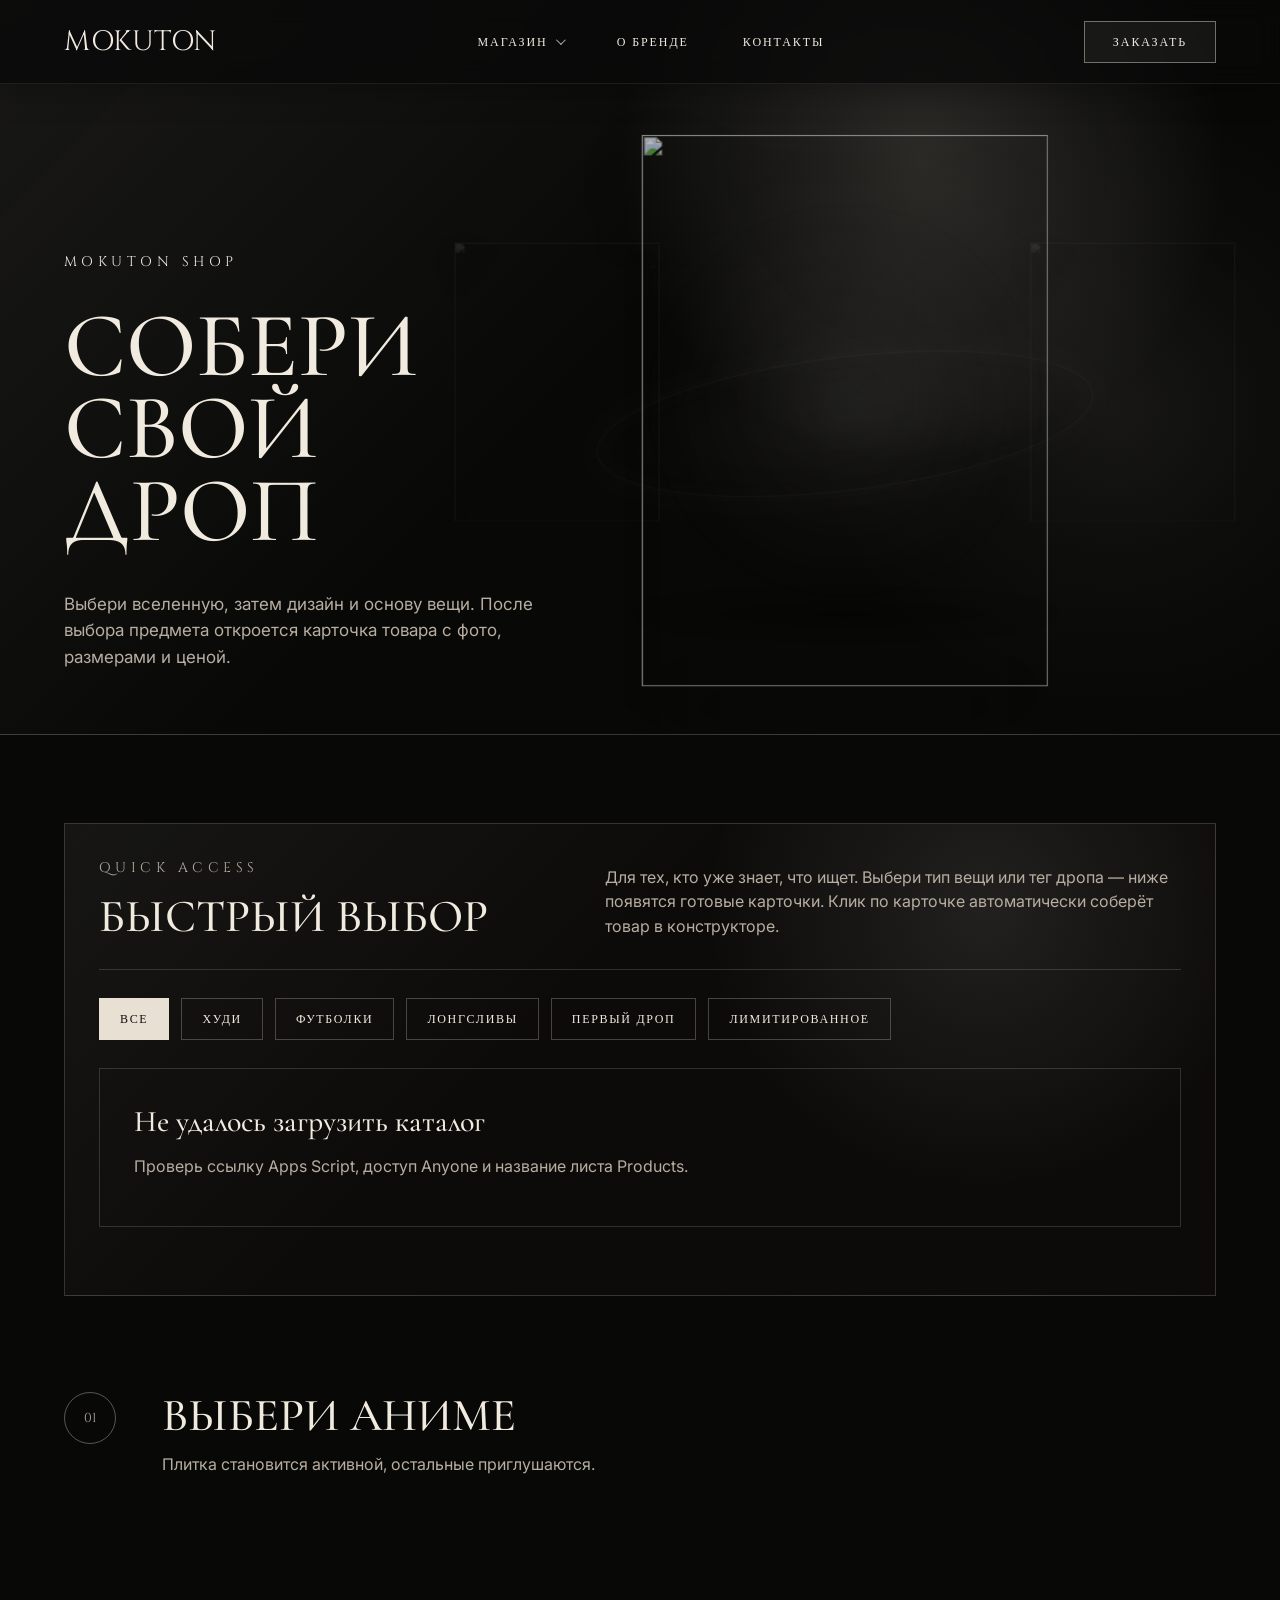
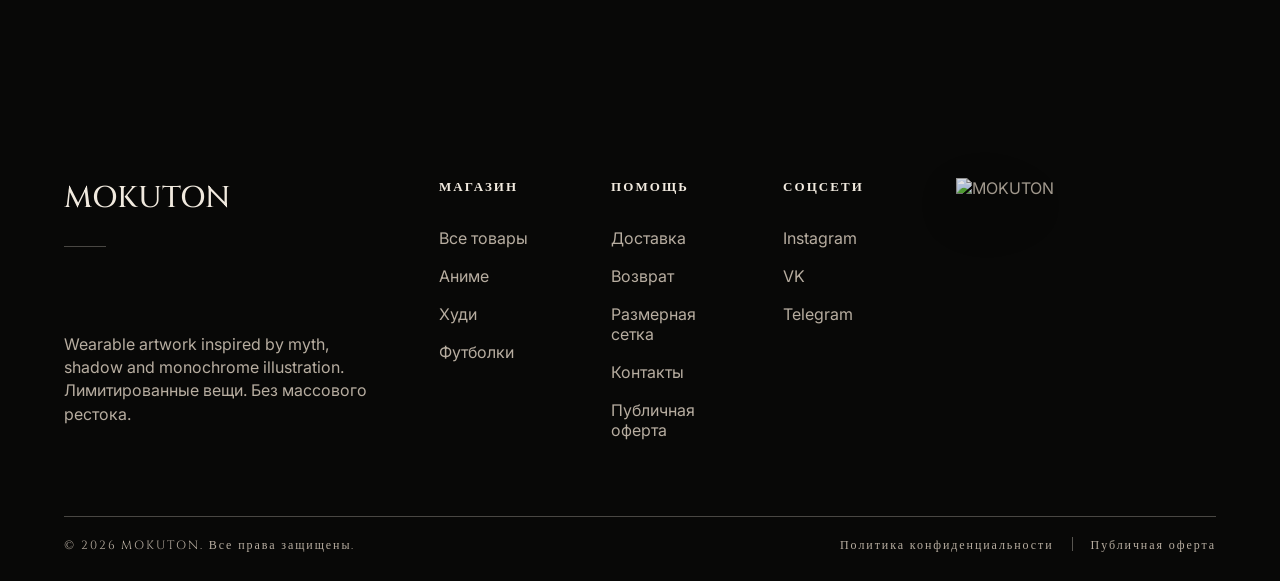
==== catalog.html @ a5b57335 "Add files via upload" ====
<!DOCTYPE html>
<html lang="ru">
<head>
  <meta charset="UTF-8" />
  <meta name="viewport" content="width=device-width, initial-scale=1.0" />
  <title>Каталог — MOKUTON</title>
  <link rel="icon" href="favicon.ico" sizes="any">
  <link rel="icon" href="favicon.svg" type="image/svg+xml">
  <link rel="icon" type="image/png" sizes="96x96" href="favicon-96x96.png">
  <link rel="apple-touch-icon" sizes="180x180" href="apple-touch-icon.png">
  <link rel="manifest" href="site.webmanifest">
  <link rel="preconnect" href="https://fonts.googleapis.com">
  <link rel="preconnect" href="https://fonts.gstatic.com" crossorigin>
  <link href="https://fonts.googleapis.com/css2?family=Cinzel:wght@400;500;600&family=Cormorant+Garamond:wght@400;500;600&family=Inter:wght@300;400;500;600&display=swap" rel="stylesheet">

  <link rel="stylesheet" href="css/style.css" />
</head>
<body>

  <header class="header scrolled">
    <a href="index.html" class="logo">MOKUTON</a>

    <nav class="nav" aria-label="Основная навигация">
      <div class="nav-dropdown">
        <button type="button" class="nav-link nav-dropdown-trigger" aria-label="Открыть меню магазина">
          Магазин
        </button>

        <div class="nav-dropdown-menu" aria-label="Разделы магазина">
          <p class="nav-dropdown-title">Магазин</p>
          <span class="nav-dropdown-divider"></span>
          <a href="catalog.html">Каталог</a>
          <a href="delivery.html#shipping">Доставка</a>
          <a href="delivery.html#returns">Возврат</a>
          <a href="size-guide.html">Размерная сетка</a>
          <a href="contacts.html">Контакты</a>
          <a href="privacy.html">Политика конфиденциальности</a>
          <a href="offer.html">Публичная оферта</a>
        </div>
      </div>

      <a href="index.html#about">О бренде</a>
      <a href="contacts.html">Контакты</a>
    </nav>

    <div class="header-actions">
      <a href="catalog.html" class="header-order-btn">Заказать</a>
    </div>
  </header>

  <main class="catalog-page">

    <section class="catalog-hero-screen catalog-hero-showcase">
      <div class="catalog-hero-copy">
        <p class="eyebrow">Mokuton shop</p>
        <h1>Собери<br>свой дроп</h1>
        <p>
          Выбери вселенную, затем дизайн и основу вещи.
          После выбора предмета откроется карточка товара с фото, размерами и ценой.
        </p>
      </div>

      <div class="drop-carousel" aria-hidden="true">
        <span class="drop-carousel-ring"></span>
        <img class="drop-carousel-item" style="--drop-index: 0" src="img/drop-carousel/drop-1.png" alt="">
        <img class="drop-carousel-item" style="--drop-index: 1" src="img/drop-carousel/drop-2.png" alt="">
        <img class="drop-carousel-item" style="--drop-index: 2" src="img/drop-carousel/drop-3.png" alt="">
        <img class="drop-carousel-item" style="--drop-index: 3" src="img/drop-carousel/drop-4.png" alt="">
        <img class="drop-carousel-item" style="--drop-index: 4" src="img/drop-carousel/drop-5.png" alt="">
      </div>
    </section>

    <section class="catalog-constructor" aria-label="Каталог товаров">

      <section class="quick-catalog" aria-label="Быстрые фильтры каталога">
        <div class="quick-catalog-head">
          <div>
            <p class="eyebrow">Quick access</p>
            <h2>Быстрый выбор</h2>
          </div>
          <p>
            Для тех, кто уже знает, что ищет. Выбери тип вещи или тег дропа — ниже появятся
            готовые карточки. Клик по карточке автоматически соберёт товар в конструкторе.
          </p>
        </div>

        <div class="quick-filter-row" id="quickFilterRow">
          <button type="button" class="quick-filter is-active" data-filter="all">Все</button>
          <button type="button" class="quick-filter" data-filter="hoodie">Худи</button>
          <button type="button" class="quick-filter" data-filter="tshirt">Футболки</button>
          <button type="button" class="quick-filter" data-filter="longsleeve">Лонгсливы</button>
          <button type="button" class="quick-filter" data-filter="tag:первый-дроп">Первый дроп</button>
          <button type="button" class="quick-filter" data-filter="tag:лимитированный">Лимитированное</button>
        </div>

        <div class="quick-product-grid" id="quickProductGrid"></div>
      </section>

      <section class="catalog-step">
        <div class="catalog-step-head">
          <span>01</span>
          <div>
            <h2>Выбери аниме</h2>
            <p>Плитка становится активной, остальные приглушаются.</p>
          </div>
        </div>

        <div class="choice-grid anime-choice-grid" id="animeGrid"></div>
      </section>

      <section class="catalog-step is-hidden" id="designStep">
        <div class="catalog-step-head">
          <span>02</span>
          <div>
            <h2>Выбери дизайн</h2>
            <p>Для каждого аниме можно заложить три варианта принта.</p>
          </div>
        </div>

        <div class="choice-grid design-choice-grid" id="designGrid"></div>
      </section>

      <section class="catalog-step is-hidden" id="garmentStep">
        <div class="catalog-step-head">
          <span>03</span>
          <div>
            <h2>Выбери предмет одежды</h2>
            <p>Худи, футболка или лонгслив на выбранном дизайне.</p>
          </div>
        </div>

        <div class="choice-grid garment-choice-grid" id="garmentGrid"></div>
      </section>

      <section class="product-result is-hidden" id="productResult" aria-live="polite"></section>

    </section>

  </main>

  <footer class="footer" id="about">
    <div class="footer-grid">
      <div>
        <h2>MOKUTON</h2>
        <p>
          Wearable artwork inspired by myth,<br>
          shadow and monochrome illustration.<br>
          Лимитированные вещи. Без массового рестока.
        </p>
      </div>

      <div>
        <h4>Магазин</h4>
        <a href="catalog.html">Все товары</a>
        <a href="catalog.html">Аниме</a>
        <a href="catalog.html">Худи</a>
        <a href="catalog.html">Футболки</a>
      </div>

      <div>
        <h4>Помощь</h4>
        <a href="delivery.html#shipping">Доставка</a>
        <a href="delivery.html#returns">Возврат</a>
        <a href="size-guide.html">Размерная сетка</a>
        <a href="contacts.html">Контакты</a>
        <a href="offer.html">Публичная оферта</a>
      </div>

      <div>
        <h4>Соцсети</h4>
        <a href="contacts.html">Instagram</a>
        <a href="contacts.html">VK</a>
        <a href="contacts.html">Telegram</a>
      </div>

      <div class="footer-logo-card">
        <img src="img/logo-footer.png" alt="MOKUTON" class="footer-logo-img">
      </div>
    </div>

    <div class="footer-bottom">
      <span>© 2026 MOKUTON. Все права защищены.</span>

      <div class="footer-legal">
        <a href="privacy.html">Политика конфиденциальности</a>
        <a href="offer.html">Публичная оферта</a>
      </div>
    </div>
  </footer>

  <script src="js/catalog.js"></script>
</body>
</html>
---- css/style.css ----
:root {
  --black: #080807;
  --dark: #11100e;
  --cream: #e8e0d3;
  --text: #f1eadf;
  --muted: #b7ada0;
  --line: rgba(241, 234, 223, 0.28);
}

* {
  box-sizing: border-box;
}

body {
  margin: 0;
  background: var(--black);
  color: var(--text);
  font-family: "Inter", sans-serif;
}

a {
  color: inherit;
  text-decoration: none;
}

img {
  width: 100%;
  display: block;
}

.header {
  position: fixed;
  z-index: 100;
  top: 0;
  left: 0;
  width: 100%;
  height: 84px;
  padding: 0 64px;

  display: grid;
  grid-template-columns: 1fr auto 1fr;
  align-items: center;

  color: var(--text);
  font-family: "Cinzel", serif;
  letter-spacing: 0.16em;
  text-transform: uppercase;
  font-size: 12px;

  background: transparent;
  border-bottom: 1px solid transparent;

  transition:
    background 0.35s ease,
    backdrop-filter 0.35s ease,
    border-color 0.35s ease,
    box-shadow 0.35s ease;
}

.header.scrolled {
  background: rgba(8, 8, 8, 0.75);
  backdrop-filter: blur(12px);
  -webkit-backdrop-filter: blur(12px);
  border-bottom: 1px solid rgba(255, 255, 255, 0.08);
  box-shadow: 0 8px 30px rgba(0, 0, 0, 0.25);
}

.logo {
  font-family: "Cinzel", serif;
  font-size: 28px;
  letter-spacing: 0.02em;
  text-transform: none;
}

.nav {
  display: flex;
  gap: 48px;
}

.header-actions {
  display: flex;
  justify-content: flex-end;
  gap: 36px;
}

.hero {
  position: relative;
  min-height: 800px;
  overflow: hidden;
}

.hero::after {
  content: "";
  position: absolute;
  inset: 0;
  background:
    linear-gradient(to bottom, rgba(0,0,0,.55), rgba(0,0,0,0) 24%, rgba(0,0,0,0) 72%, rgba(0,0,0,.65)),
    linear-gradient(90deg, rgba(0,0,0,.35), rgba(0,0,0,.03));
  pointer-events: none;
  z-index: 1;
}

.story::after,
.catalog-cta::after {
  content: "";
  position: absolute;
  inset: 0;
  background: linear-gradient(90deg, rgba(0,0,0,.45), rgba(0,0,0,.05));
  pointer-events: none;
}

.hero-img,
.story-img,
.catalog-bg {
  height: 100%;
  min-height: inherit;
  object-fit: cover;
}

.hero-content {
  position: absolute;
  z-index: 2;
  top: 240px;
  left: 112px;
  max-width: 460px;
}

.eyebrow {
  margin: 0 0 34px;
  font-family: "Cinzel", serif;
  font-size: 14px;
  letter-spacing: 0.32em;
  text-transform: uppercase;
}

h1,
h2,
h3 {
  margin: 0;
  font-family: "Cormorant Garamond", serif;
  font-weight: 500;
}

.hero h1 {
  font-size: 86px;
  line-height: 0.95;
  text-transform: uppercase;
}

.hero-text {
  margin: 38px 0 42px;
  font-size: 17px;
  line-height: 1.55;
  letter-spacing: 0.12em;
  color: #eee5d8;
}

.text-link {
  position: relative;
  font-family: "Cinzel", serif;
  font-size: 13px;
  letter-spacing: 0.18em;
  text-transform: uppercase;
}

.text-link::after {
  content: "";
  display: block;
  width: 84px;
  height: 1px;
  margin-top: 10px;
  background: currentColor;
}

.quality {
  background: var(--cream);
  color: #171513;
  padding: 96px 64px;
}

.section-head {
  display: flex;
  justify-content: space-between;
  align-items: flex-start;
  gap: 48px;
  margin-bottom: 86px;
}

.section-head h2 {
  font-size: 54px;
  line-height: 1.02;
  text-transform: uppercase;
}

.section-head p {
  max-width: 520px;
  text-align: center;
  font-size: 17px;
  line-height: 1.55;
  color: #3c3833;
}

.quality-grid {
  display: grid;
  grid-template-columns: repeat(3, 1fr);
  gap: 32px;
}

.quality-card {
  border: 1px solid rgba(0,0,0,.14);
}

.quality-card img {
  height: 230px;
  object-fit: cover;
}

.quality-card div {
  min-height: 220px;
  padding: 32px;
}

.quality-card span {
  font-weight: 600;
  color: #77716a;
  letter-spacing: 0.12em;
}

.quality-card h3 {
  margin-top: 22px;
  font-size: 34px;
}

.quality-card p {
  font-size: 16px;
  line-height: 1.55;
}

.gallery {
  padding: 86px 64px 108px;
  background: var(--black);
}

.gallery-top {
  display: flex;
  justify-content: space-between;
  align-items: flex-end;
  margin-bottom: 34px;
}

.gallery-top h2 {
  font-size: 72px;
}

.gallery-top p {
  text-align: right;
  color: var(--muted);
  line-height: 1.5;
}

.gallery-grid {
  display: grid;
  grid-template-columns: 1.35fr 1fr 1fr;
  grid-auto-rows: 285px;
  gap: 16px;
}

.gallery-grid img {
  height: 100%;
  object-fit: cover;
}

.gallery-large {
  grid-row: span 2;
}

.gallery-note {
  padding: 40px 32px;
  display: flex;
  flex-direction: column;
  justify-content: flex-end;
}

.gallery-note h3 {
  font-size: 32px;
  line-height: 1.2;
}

.gallery-note p {
  margin-top: 30px;
  font-family: "Cormorant Garamond", serif;
  color: var(--muted);
}

.collection {
  display: grid;
  grid-template-columns: 250px 1fr;
  gap: 60px;
  padding: 92px 64px;
  background: var(--cream);
  color: #171513;
}

.collection-text h2 {
  font-size: 44px;
  line-height: 0.95;
  text-transform: uppercase;
}

.collection-text p {
  margin: 34px 0 150px;
  font-size: 16px;
  line-height: 1.55;
  color: #37332f;
}

.product-grid {
  display: grid;
  grid-template-columns: repeat(3, 1fr);
  gap: 30px;
}

.product-card img {
  aspect-ratio: 1 / 1.3;
  object-fit: cover;
}

.product-row {
  display: flex;
  justify-content: space-between;
  gap: 20px;
  margin-top: 24px;
  font-family: "Cinzel", serif;
  font-size: 13px;
  letter-spacing: 0.08em;
  text-transform: uppercase;
}

.product-row.small {
  margin-top: 36px;
  font-family: "Inter", sans-serif;
  text-transform: none;
  letter-spacing: 0;
  color: #3d3935;
}

.marquee {
  overflow: hidden;
  border-top: 1px solid rgba(241, 234, 223, 0.32);
  border-bottom: 1px solid rgba(241, 234, 223, 0.32);
  background: #080807;
  color: #d6cfc4;
  font-family: "Cinzel", serif;
  letter-spacing: 0.22em;
  text-transform: uppercase;
  font-size: 12px;
}

.marquee-track {
  display: flex;
  width: max-content;
  animation: marquee 24s linear infinite;
}

.marquee span {
  position: relative;
  padding: 18px 42px;
  white-space: nowrap;
}

.marquee span::after {
  content: "";
  position: absolute;
  right: 0;
  top: 17px;
  width: 1px;
  height: 18px;
  background: rgba(241, 234, 223, 0.65);
}

@keyframes marquee {
  from {
    transform: translateX(0);
  }

  to {
    transform: translateX(-50%);
  }
}

.story {
  position: relative;
  min-height: 620px;
  overflow: hidden;
}

.story-content {
  position: absolute;
  z-index: 2;
  top: 130px;
  left: 68px;
}

.story h2 {
  font-size: 44px;
  line-height: 0.95;
  text-transform: uppercase;
}

.story p:not(.eyebrow) {
  margin: 32px 0 98px;
  color: #d6cfc4;
  line-height: 1.5;
}

.catalog-cta {
  position: relative;
  min-height: 755px;
  overflow: hidden;
  display: flex;
  align-items: center;
  justify-content: center;
  text-align: center;
  background: #080807;
}

.catalog-bg-slider {
  position: absolute;
  inset: 0;
  width: 100%;
  height: 100%;
  overflow: hidden;
}

.catalog-bg-slider img {
  position: absolute;
  top: 0;
  left: 50%;
  height: 100%;
  width: 140%;
  max-width: none;
  object-fit: cover;
  transform: translateX(-50%);
  animation: catalog-pan 38s ease-in-out infinite alternate;
}

@keyframes catalog-pan {
  0% {
    transform: translateX(-56%);
  }

  100% {
    transform: translateX(-44%);
  }
}

.catalog-cta::after {
  content: "";
  position: absolute;
  inset: 0;
  background: rgba(0,0,0,.55);
  pointer-events: none;
  z-index: 1;
}

.catalog-cta::before {
  content: "";
  position: absolute;
  z-index: 2;
  left: 64px;
  right: 64px;
  top: 32px;
  bottom: 32px;
  border-top: 1px solid rgba(241, 234, 223, 0.22);
  border-bottom: 1px solid rgba(241, 234, 223, 0.22);
  pointer-events: none;
}

.catalog-content {
  position: relative;
  z-index: 3;
  max-width: 900px;
  padding: 0 24px;
  text-align: center;
}

.catalog-content .eyebrow::after {
  content: "";
  display: block;
  width: 72px;
  height: 1px;
  margin: 18px auto 0;
  background: rgba(241, 234, 223, 0.65);
}


.catalog-content .eyebrow {
  margin-bottom: 34px;
}

.catalog-content h2 {
  font-size: 72px;
  line-height: 1.05;
  text-transform: uppercase;
}

.catalog-content p {
  margin: 42px 0 88px;
  font-size: 18px;
  line-height: 1.4;
  color: #e0d8cd;
}

.big-btn {
  display: inline-flex;
  align-items: center;
  justify-content: center;
  min-width: 308px;
  height: 48px;
  background: var(--cream);
  color: #111;
  font-family: "Cinzel", serif;
  font-weight: 600;
  font-size: 20px;
  letter-spacing: 0.14em;
  text-transform: uppercase;
}

.footer {
  padding: 88px 64px 28px;
  background: var(--black);
  color: var(--muted);
}

.footer-grid {
  display: grid;
  grid-template-columns: 2.2fr .8fr .8fr .8fr 1.8fr;
  gap: 56px;
  padding-bottom: 58px;
  border-bottom: 1px solid var(--line);
}

.footer h2 {
  font-family: "Cinzel", serif;
  font-size: 30px;
  color: var(--text);
  margin-bottom: 86px;
}

.footer h4 {
  margin: 0 0 32px;
  font-family: "Cinzel", serif;
  color: var(--text);
  letter-spacing: 0.16em;
  text-transform: uppercase;
  font-size: 13px;
}

.footer a {
  display: block;
  margin-bottom: 18px;
}

.footer p {
  line-height: 1.45;
}

.footer form {
  margin-top: 22px;
  display: flex;
  height: 48px;
  border: 1px solid var(--line);
}

.footer input {
  flex: 1;
  min-width: 0;
  border: 0;
  background: transparent;
  color: var(--text);
  padding: 0 16px;
  font-family: "Cinzel", serif;
  letter-spacing: 0.14em;
}

.footer button {
  border: 0;
  background: transparent;
  color: var(--text);
  padding: 0 18px;
  font-family: "Cinzel", serif;
  text-transform: uppercase;
  letter-spacing: 0.14em;
}

.footer-bottom {
  display: flex;
  justify-content: space-between;
  padding-top: 20px;
  font-family: "Cinzel", serif;
  font-size: 12px;
  letter-spacing: 0.16em;
}

@media (max-width: 900px) {
  .header {
    padding: 0 24px;
    grid-template-columns: 1fr auto;
  }

  .nav {
    display: none;
  }

  .header-actions {
    gap: 18px;
    font-size: 10px;
  }

  .hero {
    min-height: 720px;
  }

  .hero-content {
    left: 28px;
    top: 220px;
  }

  .hero h1 {
    font-size: 58px;
  }

  .quality,
  .gallery,
  .collection,
  .footer {
    padding-left: 24px;
    padding-right: 24px;
  }

  .section-head,
  .gallery-top {
    display: block;
  }

  .section-head p,
  .gallery-top p {
    text-align: left;
  }

  .quality-grid,
  .product-grid,
  .footer-grid {
    grid-template-columns: 1fr;
  }

  .collection {
    grid-template-columns: 1fr;
  }

  .collection-text p {
    margin-bottom: 42px;
  }

  .gallery-grid {
    grid-template-columns: 1fr;
    grid-auto-rows: auto;
  }

  .gallery-grid img,
  .gallery-large {
    height: auto;
    grid-row: auto;
  }

  .catalog-content h2 {
    font-size: 46px;
  }

  .footer-bottom {
    display: block;
  }

  .footer-bottom span {
    display: block;
    margin-bottom: 14px;
  }
}

/* Затемнение фотографий в галерее */
.gallery-grid img {
  filter: brightness(0.78);
}

/* На наведении чуть светлее */
.gallery-grid img:hover {
  filter: brightness(0.95);
  transition: filter 0.3s ease;
}

/* Затемнение сверху и снизу в карточках коллекции */
.product-card img {
  filter: brightness(0.9);
}

/* Более кинематографичная виньетка на карточках */
.product-card {
  position: relative;
}

.product-card::after {
  content: "";
  position: absolute;
  left: 0;
  right: 0;
  top: 0;
  height: calc(100% - 92px);
  pointer-events: none;
  background:
    linear-gradient(to bottom, rgba(0,0,0,0.16), rgba(0,0,0,0) 22%, rgba(0,0,0,0) 72%, rgba(0,0,0,0.16));
}

.footer h2::after {
  content: "";
  display: block;
  width: 42px;
  height: 1px;
  margin-top: 28px;
  background: rgba(241, 234, 223, 0.28);
}
/* ==============================
   CATALOG PAGE
   ============================== */

.catalog-page {
  background: var(--black);
  color: var(--text);
  min-height: 100vh;
}

.catalog-hero-screen {
  min-height: 520px;
  padding: 170px 64px 92px;
  display: flex;
  flex-direction: column;
  justify-content: flex-end;
  background:
    radial-gradient(circle at 72% 22%, rgba(232, 224, 211, 0.16), transparent 28%),
    linear-gradient(135deg, rgba(232, 224, 211, 0.08), rgba(8, 8, 7, 0) 48%),
    #080807;
  border-bottom: 1px solid rgba(241, 234, 223, 0.18);
}

.catalog-hero-screen h1 {
  max-width: 820px;
  font-size: 92px;
  line-height: 0.9;
  text-transform: uppercase;
}

.catalog-hero-screen p:not(.eyebrow) {
  max-width: 590px;
  margin: 38px 0 0;
  color: var(--muted);
  font-size: 17px;
  line-height: 1.55;
}

.catalog-constructor {
  padding: 88px 64px 110px;
}

.quick-catalog {
  margin-bottom: 96px;
  padding: 34px;
  border: 1px solid rgba(241, 234, 223, 0.18);
  background:
    radial-gradient(circle at 80% 18%, rgba(232,224,211,.10), transparent 28%),
    linear-gradient(135deg, rgba(232,224,211,.05), rgba(232,224,211,0) 42%),
    #0c0b0a;
}

.quick-catalog-head {
  display: grid;
  grid-template-columns: minmax(260px, 0.8fr) minmax(360px, 1fr);
  gap: 46px;
  align-items: end;
  padding-bottom: 30px;
  border-bottom: 1px solid rgba(241, 234, 223, 0.16);
}

.quick-catalog-head .eyebrow {
  margin-bottom: 16px;
  color: var(--muted);
}

.quick-catalog-head h2 {
  font-size: 46px;
  line-height: 1;
  text-transform: uppercase;
}

.quick-catalog-head p:not(.eyebrow) {
  max-width: 620px;
  margin: 0;
  color: var(--muted);
  line-height: 1.55;
}

.quick-filter-row {
  display: flex;
  flex-wrap: wrap;
  gap: 12px;
  margin-top: 28px;
}

.quick-filter {
  min-height: 42px;
  padding: 0 20px;
  border: 1px solid rgba(241, 234, 223, 0.25);
  background: transparent;
  color: var(--text);
  font-family: "Cinzel", serif;
  font-size: 12px;
  letter-spacing: 0.14em;
  text-transform: uppercase;
  cursor: pointer;
  transition:
    background 0.25s ease,
    color 0.25s ease,
    border-color 0.25s ease,
    transform 0.25s ease;
}

.quick-filter:hover,
.quick-filter.is-active {
  background: var(--cream);
  color: #111;
  border-color: var(--cream);
}

.quick-filter:hover {
  transform: translateY(-2px);
}

.quick-product-grid {
  display: grid;
  grid-template-columns: repeat(3, 1fr);
  gap: 18px;
  margin-top: 28px;
}

.quick-product-card {
  position: relative;
  overflow: hidden;
  border: 1px solid rgba(241, 234, 223, 0.16);
  background: #11100e;
  color: var(--text);
  padding: 0;
  text-align: left;
  cursor: pointer;
  transition:
    transform 0.28s ease,
    border-color 0.28s ease,
    background 0.28s ease;
}

.quick-product-card:hover {
  transform: translateY(-5px);
  border-color: rgba(241, 234, 223, 0.48);
  background: #151311;
}

.quick-product-kicker {
  position: absolute;
  z-index: 2;
  top: 18px;
  left: 18px;
  right: 18px;
  font-family: "Cinzel", serif;
  font-size: 10px;
  letter-spacing: 0.18em;
  text-transform: uppercase;
  color: rgba(241, 234, 223, 0.74);
}

.quick-product-image {
  height: 255px;
  overflow: hidden;
  background: var(--cream);
}

.quick-product-image img {
  height: 100%;
  object-fit: cover;
  filter: brightness(0.84);
  transition: transform 0.45s ease, filter 0.45s ease;
}

.quick-product-card:hover .quick-product-image img {
  transform: scale(1.045);
  filter: brightness(0.96);
}

.quick-product-info {
  display: flex;
  justify-content: space-between;
  gap: 18px;
  padding: 22px;
  font-family: "Cinzel", serif;
  letter-spacing: 0.08em;
  text-transform: uppercase;
}

.quick-product-info h3 {
  font-size: 20px;
  line-height: 1.05;
}

.quick-product-info strong {
  white-space: nowrap;
  font-size: 13px;
}

.quick-empty {
  grid-column: 1 / -1;
  padding: 34px;
  border: 1px solid rgba(241, 234, 223, 0.16);
  color: var(--muted);
}

.quick-empty h3 {
  color: var(--text);
  font-size: 30px;
}

.catalog-step {
  margin-bottom: 76px;
}

.catalog-step.is-hidden,
.product-result.is-hidden {
  display: none;
}

.catalog-step-head {
  display: grid;
  grid-template-columns: 74px 1fr;
  gap: 24px;
  align-items: start;
  margin-bottom: 28px;
}

.catalog-step-head > span {
  width: 52px;
  height: 52px;
  display: inline-flex;
  align-items: center;
  justify-content: center;
  border: 1px solid rgba(241, 234, 223, 0.34);
  border-radius: 50%;
  font-family: "Cinzel", serif;
  font-size: 13px;
  color: var(--muted);
}

.catalog-step-head h2 {
  font-size: 46px;
  line-height: 1;
  text-transform: uppercase;
}

.catalog-step-head p {
  max-width: 570px;
  margin: 14px 0 0;
  color: var(--muted);
  line-height: 1.5;
}

.choice-grid {
  display: grid;
  gap: 18px;
}

.anime-choice-grid {
  grid-template-columns: repeat(5, 1fr);
}

.design-choice-grid,
.garment-choice-grid {
  grid-template-columns: repeat(3, 1fr);
}

.choice-tile {
  position: relative;
  min-height: 260px;
  padding: 24px;
  overflow: hidden;
  border: 1px solid rgba(241, 234, 223, 0.18);
  background: #11100e;
  color: var(--text);
  cursor: pointer;
  text-align: left;
  transition:
    transform 0.28s ease,
    opacity 0.28s ease,
    border-color 0.28s ease,
    filter 0.28s ease;
}

.choice-tile::before {
  content: "";
  position: absolute;
  inset: 0;
  z-index: 0;
  background:
    linear-gradient(to bottom, rgba(0,0,0,0.04), rgba(0,0,0,0.72)),
    var(--tile-bg, radial-gradient(circle at 50% 30%, rgba(232,224,211,.25), transparent 38%));
  filter: contrast(1.08);
}

.choice-tile::after {
  content: "";
  position: absolute;
  left: 18px;
  right: 18px;
  top: 18px;
  bottom: 18px;
  z-index: 1;
  border: 1px solid rgba(241, 234, 223, 0.16);
  pointer-events: none;
}

.choice-tile:hover {
  transform: translateY(-4px);
  border-color: rgba(241, 234, 223, 0.45);
}

.choice-tile.is-selected {
  border-color: var(--cream);
  transform: translateY(-6px);
}

.choice-tile.is-muted {
  opacity: 0.34;
  filter: grayscale(1);
}

.choice-tile-content {
  position: relative;
  z-index: 2;
  min-height: 212px;
  display: flex;
  flex-direction: column;
  justify-content: flex-end;
}

.choice-tile-kicker {
  margin-bottom: auto;
  font-family: "Cinzel", serif;
  font-size: 11px;
  letter-spacing: 0.22em;
  text-transform: uppercase;
  color: rgba(241, 234, 223, 0.68);
}

.choice-tile h3 {
  font-size: 33px;
  line-height: 1;
}

.choice-tile p {
  margin: 14px 0 0;
  color: #d4cbc0;
  line-height: 1.45;
}

.garment-choice-grid .choice-tile {
  min-height: 210px;
}

.garment-choice-grid .choice-tile-content {
  min-height: 162px;
}

.product-result {
  margin-top: 18px;
  border-top: 1px solid rgba(241, 234, 223, 0.22);
  padding-top: 76px;
}

.product-detail-card {
  display: grid;
  grid-template-columns: minmax(360px, 1.1fr) minmax(360px, 0.9fr);
  gap: 58px;
  align-items: stretch;
}

.product-detail-media {
  position: relative;
  min-height: 660px;
  background: var(--cream);
  overflow: hidden;
}

.product-detail-media img {
  width: 100%;
  height: 100%;
  object-fit: cover;
  filter: brightness(0.92);
}

.product-detail-info {
  padding: 54px;
  border: 1px solid rgba(241, 234, 223, 0.22);
  background:
    linear-gradient(135deg, rgba(232,224,211,.08), rgba(232,224,211,0) 38%),
    #0d0c0b;
}

.product-detail-info .eyebrow {
  margin-bottom: 22px;
  color: var(--muted);
}

.product-detail-info h2 {
  font-size: 62px;
  line-height: 0.94;
  text-transform: uppercase;
}

.product-price {
  margin-top: 30px;
  font-family: "Cinzel", serif;
  font-size: 24px;
  letter-spacing: 0.08em;
}

.product-description {
  max-width: 520px;
  margin: 34px 0 0;
  color: var(--muted);
  line-height: 1.6;
}

.product-options {
  margin-top: 42px;
}

.product-options h3 {
  margin-bottom: 16px;
  font-family: "Cinzel", serif;
  font-size: 13px;
  letter-spacing: 0.18em;
  text-transform: uppercase;
}

.size-list {
  display: flex;
  flex-wrap: wrap;
  gap: 12px;
}

.size-btn {
  width: 54px;
  height: 42px;
  border: 1px solid rgba(241, 234, 223, 0.34);
  background: transparent;
  color: var(--text);
  font-family: "Cinzel", serif;
  cursor: pointer;
}

.size-btn:hover,
.size-btn.is-selected {
  background: var(--cream);
  color: #111;
}

.product-meta {
  display: grid;
  grid-template-columns: 1fr 1fr;
  gap: 18px;
  margin-top: 40px;
  color: var(--muted);
  line-height: 1.45;
}

.product-meta strong {
  display: block;
  margin-bottom: 8px;
  color: var(--text);
  font-family: "Cinzel", serif;
  font-size: 12px;
  letter-spacing: 0.16em;
  text-transform: uppercase;
}

.product-actions {
  display: flex;
  flex-wrap: wrap;
  gap: 14px;
  margin-top: 46px;
}

.product-actions .big-btn {
  min-width: 260px;
  height: 52px;
  font-size: 15px;
}

.secondary-btn {
  min-width: 210px;
  height: 52px;
  display: inline-flex;
  align-items: center;
  justify-content: center;
  border: 1px solid rgba(241, 234, 223, 0.34);
  font-family: "Cinzel", serif;
  font-size: 13px;
  letter-spacing: 0.14em;
  text-transform: uppercase;
}

@media (max-width: 1100px) {
  .anime-choice-grid,
  .quick-product-grid {
    grid-template-columns: repeat(2, 1fr);
  }

  .design-choice-grid,
  .garment-choice-grid,
  .product-detail-card {
    grid-template-columns: 1fr;
  }

  .product-detail-media {
    min-height: 520px;
  }
}

@media (max-width: 900px) {
  .catalog-hero-screen,
  .catalog-constructor {
    padding-left: 24px;
    padding-right: 24px;
  }

  .quick-catalog {
    padding: 24px;
  }

  .quick-catalog-head {
    grid-template-columns: 1fr;
    gap: 20px;
  }

  .quick-catalog-head h2 {
    font-size: 36px;
  }

  .quick-product-grid {
    grid-template-columns: 1fr;
  }

  .catalog-hero-screen h1 {
    font-size: 56px;
  }

  .catalog-step-head {
    grid-template-columns: 1fr;
  }

  .catalog-step-head h2 {
    font-size: 36px;
  }

  .anime-choice-grid,
  .design-choice-grid,
  .garment-choice-grid {
    grid-template-columns: 1fr;
  }

  .product-detail-info {
    padding: 32px 24px;
  }

  .product-detail-info h2 {
    font-size: 42px;
  }

  .product-meta {
    grid-template-columns: 1fr;
  }
}

/* === MOKUTON catalog cards v2: cleaner quick cards + visible tags === */
.quick-product-grid {
  grid-template-columns: repeat(3, minmax(0, 1fr));
  gap: 22px;
}

.quick-product-card {
  display: flex;
  flex-direction: column;
  min-height: 407px;
  border: 1px solid rgba(241, 234, 223, 0.18);
  background: #080807;
  color: rgba(241, 234, 223, 0.82);
  transition:
    transform 0.28s ease,
    border-color 0.28s ease,
    background 0.28s ease,
    color 0.28s ease;
}

.quick-product-card:hover {
  transform: translateY(-5px);
  border-color: rgba(241, 234, 223, 0.58);
  background: #0d0c0b;
  color: #fff;
}

.quick-product-kicker {
  display: none;
}

.quick-product-image {
  height: 285px;
  background: var(--cream);
  overflow: hidden;
  border-bottom: 1px solid rgba(241, 234, 223, 0.12);
}

.quick-product-image img {
  width: 100%;
  height: 100%;
  object-fit: cover;
  filter: brightness(0.88) saturate(0.96);
  transition: transform 0.55s ease, filter 0.55s ease;
}

.quick-product-card:hover .quick-product-image img {
  transform: scale(1.04);
  filter: brightness(1) saturate(1);
}

.quick-product-info {
  display: grid;
  grid-template-columns: 1fr auto;
  grid-template-areas:
    "title price"
    "subtitle tags";
  column-gap: 24px;
  row-gap: 10px;
  align-items: start;
  padding: 24px 26px 26px;
  min-height: 122px;
  font-family: "Cinzel", serif;
  letter-spacing: 0.06em;
  text-transform: none;
}

.quick-product-info h3 {
  grid-area: title;
  margin: 0;
  max-width: 260px;
  color: rgba(241, 234, 223, 0.88);
  font-family: "Inter", sans-serif;
  font-size: 26px;
  font-weight: 400;
  line-height: 1.15;
  letter-spacing: 0.01em;
  text-transform: none;
  transition: color 0.28s ease;
}

.quick-product-card:hover .quick-product-info h3 {
  color: #fff;
}

.quick-product-subtitle {
  grid-area: subtitle;
  color: rgba(241, 234, 223, 0.55);
  font-family: "Cinzel", serif;
  font-size: 11px;
  line-height: 1.25;
  letter-spacing: 0.16em;
  text-transform: uppercase;
  transition: color 0.28s ease;
}

.quick-product-card:hover .quick-product-subtitle {
  color: rgba(241, 234, 223, 0.82);
}

.quick-product-info strong {
  grid-area: price;
  white-space: nowrap;
  color: rgba(241, 234, 223, 0.86);
  font-family: "Inter", sans-serif;
  font-size: 24px;
  font-weight: 400;
  letter-spacing: 0.01em;
  transition: color 0.28s ease;
}

.quick-product-card:hover .quick-product-info strong {
  color: #fff;
}

.quick-product-tags {
  grid-area: tags;
  display: flex;
  flex-direction: column;
  align-items: flex-end;
  gap: 3px;
  max-width: 170px;
}

.quick-product-tags span {
  color: rgba(241, 234, 223, 0.42);
  font-family: "Inter", sans-serif;
  font-size: 13px;
  line-height: 1.1;
  letter-spacing: 0.01em;
  text-transform: none;
  transition: color 0.28s ease;
}

.quick-product-card:hover .quick-product-tags span {
  color: rgba(241, 234, 223, 0.88);
}

.product-tags {
  display: flex;
  flex-wrap: wrap;
  gap: 8px;
  margin: 24px 0 0;
}

.product-tags span {
  display: inline-flex;
  min-height: 30px;
  align-items: center;
  padding: 0 12px;
  border: 1px solid rgba(241, 234, 223, 0.24);
  color: rgba(241, 234, 223, 0.76);
  font-family: "Inter", sans-serif;
  font-size: 13px;
  letter-spacing: 0.02em;
}

@media (max-width: 1100px) {
  .quick-product-grid {
    grid-template-columns: repeat(2, minmax(0, 1fr));
  }
}

@media (max-width: 700px) {
  .quick-product-grid {
    grid-template-columns: 1fr;
  }

  .quick-product-info {
    grid-template-columns: 1fr;
    grid-template-areas:
      "title"
      "subtitle"
      "price"
      "tags";
  }

  .quick-product-tags {
    align-items: flex-start;
  }
}

/* === Product detail gallery with multiple images === */
.product-detail-media {
  display: flex;
  flex-direction: column;
  min-height: 660px;
}

.product-main-image-wrap {
  flex: 1;
  min-height: 560px;
  overflow: hidden;
  background: var(--cream);
}

.product-main-image-wrap img {
  width: 100%;
  height: 100%;
  min-height: 560px;
  object-fit: cover;
  filter: brightness(0.92);
  transition: transform 0.55s ease, filter 0.35s ease;
}

.product-detail-media:hover .product-main-image-wrap img {
  transform: scale(1.025);
  filter: brightness(0.98);
}

.product-thumbs {
  display: grid;
  grid-template-columns: repeat(auto-fit, minmax(74px, 1fr));
  gap: 10px;
  padding: 14px;
  border-top: 1px solid rgba(241, 234, 223, 0.16);
  background: #080807;
}

.product-thumb {
  height: 88px;
  padding: 0;
  border: 1px solid rgba(241, 234, 223, 0.18);
  background: var(--cream);
  cursor: pointer;
  overflow: hidden;
  opacity: 0.55;
  transition:
    opacity 0.28s ease,
    border-color 0.28s ease,
    transform 0.28s ease;
}

.product-thumb img {
  width: 100%;
  height: 100%;
  object-fit: cover;
  filter: brightness(0.86);
  transition: transform 0.38s ease, filter 0.28s ease;
}

.product-thumb:hover,
.product-thumb.is-selected {
  opacity: 1;
  border-color: rgba(241, 234, 223, 0.72);
  transform: translateY(-2px);
}

.product-thumb:hover img,
.product-thumb.is-selected img {
  transform: scale(1.06);
  filter: brightness(1);
}

@media (max-width: 1100px) {
  .product-detail-media {
    min-height: auto;
  }

  .product-main-image-wrap {
    min-height: 480px;
  }

  .product-main-image-wrap img {
    min-height: 480px;
  }
}

@media (max-width: 560px) {
  .product-main-image-wrap {
    min-height: 360px;
  }

  .product-main-image-wrap img {
    min-height: 360px;
  }

  .product-thumbs {
    grid-template-columns: repeat(3, 1fr);
  }

  .product-thumb {
    height: 74px;
  }
}

/* === Product gallery: inner dots, wheel switch, hover preview === */
.product-detail-media {
  display: block;
  min-height: 660px;
}

.product-main-image-wrap {
  position: relative;
  min-height: 660px;
  height: 100%;
  overflow: hidden;
  background: var(--cream);
  cursor: default;
}

.product-main-image-wrap img.product-main-image {
  width: 100%;
  height: 100%;
  min-height: 660px;
  object-fit: cover;
  filter: brightness(0.92);
  transition: transform 0.55s ease, filter 0.35s ease, opacity 0.25s ease;
}

.product-detail-media:hover .product-main-image-wrap img.product-main-image {
  transform: scale(1.025);
  filter: brightness(0.98);
}

.product-gallery-dots {
  position: absolute;
  z-index: 6;
  left: 22px;
  top: 50%;
  transform: translateY(-50%);
  display: flex;
  flex-direction: column;
  gap: 12px;
  padding: 10px 8px;
  background: rgba(8, 8, 7, 0.18);
  backdrop-filter: blur(5px);
  -webkit-backdrop-filter: blur(5px);
}

.product-gallery-dot {
  width: 12px;
  height: 12px;
  padding: 0;
  border: 1px solid rgba(232, 224, 211, 0.56);
  background: rgba(232, 224, 211, 0.22);
  cursor: pointer;
  transition:
    background 0.24s ease,
    border-color 0.24s ease,
    transform 0.24s ease,
    box-shadow 0.24s ease;
}

.product-gallery-dot:hover,
.product-gallery-dot.is-selected {
  background: rgba(232, 224, 211, 0.96);
  border-color: rgba(232, 224, 211, 1);
  transform: scale(1.22);
  box-shadow: 0 0 18px rgba(232, 224, 211, 0.22);
}

.product-gallery-hint {
  position: absolute;
  z-index: 5;
  left: 22px;
  bottom: 22px;
  font-family: "Cinzel", serif;
  font-size: 10px;
  letter-spacing: 0.18em;
  text-transform: uppercase;
  color: rgba(241, 234, 223, 0.48);
  opacity: 0;
  transform: translateY(4px);
  transition: opacity 0.24s ease, transform 0.24s ease, color 0.24s ease;
  pointer-events: none;
}

.product-main-image-wrap:hover .product-gallery-hint {
  opacity: 1;
  transform: translateY(0);
  color: rgba(241, 234, 223, 0.78);
}

.gallery-hover-preview {
  position: fixed;
  z-index: 9999;
  width: 138px;
  aspect-ratio: 1 / 1.25;
  pointer-events: none;
  opacity: 0;
  transform: translateY(8px) scale(0.98);
  transition: opacity 0.16s ease, transform 0.16s ease;
  background: #080807;
  border: 1px solid rgba(232, 224, 211, 0.38);
  box-shadow: 0 18px 42px rgba(0, 0, 0, 0.38);
  padding: 6px;
}

.gallery-hover-preview.is-visible {
  opacity: 1;
  transform: translateY(0) scale(1);
}

.gallery-hover-preview img {
  width: 100%;
  height: 100%;
  object-fit: cover;
  display: block;
}

.product-thumbs {
  display: none !important;
}

@media (max-width: 900px) {
  .product-detail-media,
  .product-main-image-wrap,
  .product-main-image-wrap img.product-main-image {
    min-height: 480px;
  }

  .product-gallery-dots {
    left: 16px;
    gap: 10px;
  }

  .gallery-hover-preview {
    display: none;
  }
}


/* === MOKUTON FIX: quick cards layout, price font, skeleton loading, load more button === */
/* This block intentionally overrides older quick-card rules above. */

.quick-product-grid {
  display: grid;
  grid-template-columns: repeat(3, minmax(0, 1fr));
  gap: 22px;
  margin-top: 28px;
}

.quick-product-card {
  position: relative;
  display: flex;
  flex-direction: column;
  min-height: 407px;
  overflow: hidden;
  padding: 0;
  border: 1px solid rgba(241, 234, 223, 0.18);
  background: #080807;
  color: rgba(241, 234, 223, 0.82);
  text-align: left;
  cursor: pointer;
  transition:
    transform 0.28s ease,
    border-color 0.28s ease,
    background 0.28s ease,
    color 0.28s ease;
}

.quick-product-card:hover {
  transform: translateY(-5px);
  border-color: rgba(241, 234, 223, 0.58);
  background: #0d0c0b;
  color: #fff;
}

.quick-product-image {
  height: 285px;
  background: var(--cream);
  overflow: hidden;
  border-bottom: 1px solid rgba(241, 234, 223, 0.12);
}

.quick-product-image img {
  width: 100%;
  height: 100%;
  object-fit: cover;
  filter: brightness(0.88) saturate(0.96);
  transition: transform 0.55s ease, filter 0.55s ease;
}

.quick-product-card:hover .quick-product-image img {
  transform: scale(1.04);
  filter: brightness(1) saturate(1);
}

.quick-product-bottom {
  display: grid;
  grid-template-columns: minmax(0, 1fr) auto;
  gap: 24px;
  align-items: start;
  padding: 24px 26px 26px;
  min-height: 122px;
}

.quick-product-bottom .quick-product-info {
  display: flex;
  flex-direction: column;
  justify-content: flex-start;
  gap: 14px;
  min-width: 0;
  padding: 0;
  min-height: 0;
  font-family: inherit;
  letter-spacing: 0;
  text-transform: none;
}

.quick-product-bottom .quick-product-info h3 {
  margin: 0;
  max-width: 280px;
  color: rgba(241, 234, 223, 0.88);
  font-family: "Inter", sans-serif;
  font-size: 26px;
  font-weight: 400;
  line-height: 1.15;
  letter-spacing: 0.01em;
  text-transform: none;
  transition: color 0.28s ease;
}

.quick-product-card:hover .quick-product-bottom .quick-product-info h3 {
  color: #fff;
}

.quick-product-subtitle {
  color: rgba(241, 234, 223, 0.55);
  font-family: "Cinzel", serif;
  font-size: 11px;
  line-height: 1.25;
  letter-spacing: 0.16em;
  text-transform: uppercase;
  transition: color 0.28s ease;
}

.quick-product-card:hover .quick-product-subtitle {
  color: rgba(241, 234, 223, 0.82);
}

.quick-product-price-tags {
  display: flex;
  flex-direction: column;
  align-items: flex-end;
  text-align: right;
  min-width: max-content;
}

.quick-product-price-tags strong {
  display: block;
  margin: 0 0 18px;
  white-space: nowrap;
  color: rgba(241, 234, 223, 0.86);
  font-family: "Cinzel", serif;
  font-size: 24px;
  font-weight: 400;
  line-height: 1;
  letter-spacing: 0.08em;
  transition:
    color 0.28s ease,
    transform 0.28s ease;
}

.quick-product-card:hover .quick-product-price-tags strong {
  color: #fff;
  transform: translateY(-1px);
}

.quick-product-tags {
  display: flex;
  flex-direction: column;
  align-items: flex-end;
  gap: 4px;
  max-width: 170px;
}

.quick-product-tags span {
  color: rgba(241, 234, 223, 0.42);
  font-family: "Inter", sans-serif;
  font-size: 13px;
  line-height: 1.1;
  letter-spacing: 0.01em;
  text-transform: none;
  white-space: nowrap;
  transition: color 0.28s ease;
}

.quick-product-card:hover .quick-product-tags span {
  color: rgba(241, 234, 223, 0.88);
}

/* Loading skeleton */
.quick-skeleton-card {
  pointer-events: none;
  cursor: default;
}

.quick-skeleton-card:hover {
  transform: none;
  border-color: rgba(241, 234, 223, 0.18);
  background: #080807;
}

.quick-skeleton-image,
.quick-skeleton-line {
  position: relative;
  overflow: hidden;
  background: rgba(232, 224, 211, 0.10);
}

.quick-skeleton-image {
  height: 285px;
  border-bottom: 1px solid rgba(241, 234, 223, 0.12);
}

.quick-skeleton-line {
  height: 14px;
}

.quick-skeleton-title {
  width: 70%;
  height: 28px;
}

.quick-skeleton-subtitle {
  width: 42%;
  height: 12px;
}

.quick-skeleton-price {
  width: 92px;
  height: 22px;
  margin-bottom: 18px;
}

.quick-skeleton-tag {
  width: 120px;
  height: 13px;
  margin-bottom: 7px;
}

.quick-skeleton-tag.short {
  width: 96px;
}

.quick-skeleton-image::after,
.quick-skeleton-line::after {
  content: "";
  position: absolute;
  inset: 0;
  transform: translateX(-100%);
  background: linear-gradient(
    90deg,
    transparent,
    rgba(232, 224, 211, 0.20),
    transparent
  );
  animation: mokuton-skeleton-shimmer 1.45s ease-in-out infinite;
}

@keyframes mokuton-skeleton-shimmer {
  100% {
    transform: translateX(100%);
  }
}

/* Load more */
.quick-more-wrap {
  display: flex;
  justify-content: center;
  margin-top: 34px;
}

.quick-load-more {
  min-width: 260px;
  height: 52px;
  padding: 0 28px;
  border: 1px solid rgba(241, 234, 223, 0.32);
  background: transparent;
  color: var(--text);
  font-family: "Cinzel", serif;
  font-size: 13px;
  letter-spacing: 0.16em;
  text-transform: uppercase;
  cursor: pointer;
  transition:
    background 0.25s ease,
    color 0.25s ease,
    border-color 0.25s ease,
    transform 0.25s ease;
}

.quick-load-more span {
  margin-left: 10px;
  color: rgba(241, 234, 223, 0.52);
  font-family: "Inter", sans-serif;
  font-size: 12px;
  letter-spacing: 0;
  text-transform: none;
  transition: color 0.25s ease;
}

.quick-load-more:hover {
  transform: translateY(-2px);
  border-color: var(--cream);
  background: var(--cream);
  color: #111;
}

.quick-load-more:hover span {
  color: rgba(17, 17, 17, 0.58);
}
@media (max-width: 1100px) {
  .quick-product-grid {
    grid-template-columns: repeat(2, minmax(0, 1fr));
  }
}

@media (max-width: 700px) {
  .quick-product-grid {
    grid-template-columns: 1fr;
  }

  .quick-product-bottom {
    grid-template-columns: 1fr;
  }

  .quick-product-price-tags {
    align-items: flex-start;
    text-align: left;
  }

  .quick-product-tags {
    align-items: flex-start;
  }
}


/* === Garment choice tiles with full clothing silhouettes === */
.garment-choice-grid .choice-tile {
  min-height: 340px;
  padding: 24px;
  background:
    radial-gradient(circle at 50% 38%, rgba(232,224,211,.08), transparent 36%),
    #050505;
}

.garment-choice-grid .choice-tile::before {
  z-index: 2;
  background:
    linear-gradient(to bottom, rgba(0,0,0,0) 36%, rgba(0,0,0,.32) 64%, rgba(0,0,0,.88) 100%),
    linear-gradient(to right, rgba(0,0,0,.22), rgba(0,0,0,0) 34%, rgba(0,0,0,0) 66%, rgba(0,0,0,.22));
  filter: none;
}

.garment-choice-grid .choice-tile .choice-tile-img {
  position: absolute;
  inset: 12px 18px 52px;
  z-index: 1;
  width: calc(100% - 36px);
  height: calc(100% - 64px);
  object-fit: contain;
  object-position: center center;
  filter: brightness(.92) saturate(.95);
  transform: scale(.96);
  transition:
    transform .55s ease,
    filter .55s ease,
    opacity .35s ease;
}

.garment-choice-grid .choice-tile:hover .choice-tile-img,
.garment-choice-grid .choice-tile.is-selected .choice-tile-img {
  transform: scale(1.0);
  filter: brightness(1.03) saturate(1);
}

.garment-choice-grid .choice-tile-content {
  position: relative;
  z-index: 3;
  min-height: 292px;
}

.garment-choice-grid .choice-tile-kicker {
  color: rgba(241, 234, 223, 0.58);
}

.garment-choice-grid .choice-tile h3,
.garment-choice-grid .choice-tile p {
  text-shadow: 0 12px 30px rgba(0,0,0,.82);
}

.garment-choice-grid .choice-tile p {
  max-width: 260px;
  color: rgba(241, 234, 223, 0.78);
}

.garment-choice-grid .choice-tile.is-muted .choice-tile-img {
  opacity: .42;
  filter: grayscale(1) brightness(.62);
}

@media (max-width: 900px) {
  .garment-choice-grid .choice-tile {
    min-height: 300px;
  }

  .garment-choice-grid .choice-tile-content {
    min-height: 252px;
  }
}
.choice-tile {
  min-height: 260px;
}

.choice-tile-img {
  position: absolute;
  inset: 0;
  z-index: 0;

  width: 100%;
  height: 100%;
  object-fit: cover;

  opacity: 0.9;
  filter: brightness(0.72) saturate(0.95);

  transition:
    transform 0.45s ease,
    filter 0.45s ease,
    opacity 0.45s ease;
}

.choice-tile:hover .choice-tile-img {
  transform: scale(1.04);
  filter: brightness(0.9) saturate(1.05);
  opacity: 1;
}

.choice-tile::before {
  z-index: 1;
  background:
    linear-gradient(to bottom, rgba(0,0,0,0.08), rgba(0,0,0,0.18) 45%, rgba(0,0,0,0.78)),
    linear-gradient(90deg, rgba(0,0,0,0.35), rgba(0,0,0,0.02));
}

.choice-tile::after {
  z-index: 2;
}

.choice-tile-content {
  z-index: 3;
}

/* === FIX: product image matches info card height === */

.product-detail-card {
  align-items: stretch;
}

.product-detail-media {
  height: auto;
  min-height: 760px;
}

.product-main-image-wrap {
  height: 100%;
  min-height: 760px;
}

.product-main-image-wrap img.product-main-image {
  height: 100%;
  min-height: 760px;
  object-fit: cover;
  object-position: center;
}

.product-detail-info {
  min-height: 760px;
}

@media (max-width: 1100px) {
  .product-detail-info {
    min-height: auto;
  }

  .product-detail-media,
  .product-main-image-wrap,
  .product-main-image-wrap img.product-main-image {
    height: 620px;
    min-height: 620px;
  }
}

@media (max-width: 560px) {
  .product-detail-media,
  .product-main-image-wrap,
  .product-main-image-wrap img.product-main-image {
    height: 420px;
    min-height: 420px;
  }
}

/* === FIX: stable product card gallery height, no vertical stretching === */

.product-detail-card {
  align-items: start;
}

.product-detail-media {
  height: 760px;
  min-height: 760px;
  max-height: 760px;
}

.product-main-image-wrap {
  height: 760px;
  min-height: 760px;
  max-height: 760px;
}

.product-main-image-wrap img.product-main-image {
  height: 760px;
  min-height: 760px;
  max-height: 760px;
  object-fit: cover;
  object-position: center center;
}

.product-detail-info {
  min-height: 760px;
}

@media (max-width: 1100px) {
  .product-detail-media,
  .product-main-image-wrap,
  .product-main-image-wrap img.product-main-image {
    height: 560px;
    min-height: 560px;
    max-height: 560px;
  }

  .product-detail-info {
    min-height: auto;
  }
}

@media (max-width: 560px) {
  .product-detail-media,
  .product-main-image-wrap,
  .product-main-image-wrap img.product-main-image {
    height: 420px;
    min-height: 420px;
    max-height: 420px;
  }
}

/* === FIX: shorter product info card === */

.product-meta {
  grid-template-columns: 1fr 1fr;
}

.product-meta p:nth-child(3),
.product-meta p:nth-child(4) {
  display: none;
}

.product-detail-info {
  min-height: auto;
  padding-bottom: 54px;
}

.product-actions {
  margin-top: 42px;
}

.quick-product-image {
  position: relative;
  border-bottom: none !important;
}

.quick-product-image::after {
  content: "";
  position: absolute;
  left: 0;
  right: 0;
  bottom: 0;
  height: 18px;
  background: linear-gradient(
    to bottom,
    rgba(8, 8, 7, 0),
    rgba(8, 8, 7, 0.10)
  );
  pointer-events: none;
  z-index: 2;
}

.quick-product-image img {
  position: relative;
  z-index: 1;
}
.quick-product-image {
  background: #080807 !important;
}

.quick-product-image img {
  background: #080807;
}
/* === MOKUTON ORDER MODAL === */

body.order-modal-open {
  overflow: hidden;
}

.order-open-btn {
  border: 0;
  cursor: pointer;
}

.order-modal {
  position: fixed;
  inset: 0;
  z-index: 10000;
  display: none;
}

.order-modal.is-open {
  display: block;
}

.order-modal-backdrop {
  position: absolute;
  inset: 0;
  background: rgba(0, 0, 0, 0.72);
  backdrop-filter: blur(8px);
  -webkit-backdrop-filter: blur(8px);
}

.order-modal-panel {
  position: absolute;
  top: 50%;
  left: 50%;
  width: min(920px, calc(100vw - 32px));
  max-height: calc(100vh - 32px);
  overflow-y: auto;
  transform: translate(-50%, -50%);
  padding: 52px;
  border: 1px solid rgba(241, 234, 223, 0.24);
  background:
    radial-gradient(circle at 82% 12%, rgba(232, 224, 211, 0.12), transparent 28%),
    linear-gradient(135deg, rgba(232, 224, 211, 0.08), rgba(232, 224, 211, 0) 42%),
    #0b0a09;
  color: var(--text);
  box-shadow: 0 32px 90px rgba(0, 0, 0, 0.56);
}

.order-modal-close {
  position: absolute;
  top: 18px;
  right: 22px;
  width: 42px;
  height: 42px;
  border: 1px solid rgba(241, 234, 223, 0.24);
  background: transparent;
  color: var(--text);
  font-size: 28px;
  line-height: 1;
  cursor: pointer;
}

.order-modal-head {
  max-width: 680px;
  margin-bottom: 34px;
}

.order-modal-head .eyebrow {
  margin-bottom: 18px;
  color: var(--muted);
}

.order-modal-head h2 {
  font-size: 56px;
  line-height: 0.95;
  text-transform: uppercase;
}

.order-modal-head p:not(.eyebrow) {
  max-width: 620px;
  margin: 24px 0 0;
  color: var(--muted);
  line-height: 1.55;
}

.order-summary {
  display: grid;
  grid-template-columns: repeat(3, 1fr);
  gap: 14px;
  margin-bottom: 34px;
  padding: 22px;
  border: 1px solid rgba(241, 234, 223, 0.16);
  background: rgba(255, 255, 255, 0.025);
}

.order-summary div {
  min-width: 0;
}

.order-summary span {
  display: block;
  margin-bottom: 8px;
  color: rgba(241, 234, 223, 0.48);
  font-family: "Cinzel", serif;
  font-size: 10px;
  letter-spacing: 0.16em;
  text-transform: uppercase;
}

.order-summary strong {
  display: block;
  color: var(--text);
  font-family: "Inter", sans-serif;
  font-size: 15px;
  font-weight: 400;
  line-height: 1.25;
}

.order-form {
  display: grid;
  grid-template-columns: repeat(2, 1fr);
  gap: 18px;
}

.order-form label {
  display: block;
}

.order-form label:nth-of-type(5),
.order-form label:nth-of-type(6),
.order-modal-message,
.order-submit-btn {
  grid-column: 1 / -1;
}

.order-form span {
  display: block;
  margin-bottom: 9px;
  color: rgba(241, 234, 223, 0.7);
  font-family: "Cinzel", serif;
  font-size: 11px;
  letter-spacing: 0.16em;
  text-transform: uppercase;
}

.order-form input,
.order-form textarea {
  width: 100%;
  border: 1px solid rgba(241, 234, 223, 0.22);
  background: rgba(8, 8, 7, 0.72);
  color: var(--text);
  padding: 15px 16px;
  font-family: "Inter", sans-serif;
  font-size: 15px;
  outline: none;
  resize: vertical;
}

.order-form input:focus,
.order-form textarea:focus {
  border-color: rgba(241, 234, 223, 0.62);
}

.order-modal-message {
  min-height: 22px;
  color: var(--muted);
  line-height: 1.4;
}

.order-modal-message.is-error {
  color: #ffb3a8;
}

.order-modal-message.is-success {
  color: #d8f0c0;
}

.order-submit-btn {
  width: 100%;
  border: 0;
  cursor: pointer;
}

.order-submit-btn:disabled {
  opacity: 0.62;
  cursor: wait;
}

@media (max-width: 760px) {
  .order-modal-panel {
    padding: 34px 22px;
  }

  .order-modal-head h2 {
    font-size: 40px;
  }

  .order-summary {
    grid-template-columns: 1fr;
  }

  .order-form {
    grid-template-columns: 1fr;
  }
}

/* === MOKUTON ORDER SUCCESS POPUP === */

.order-success-popup {
  position: fixed;
  inset: 0;
  z-index: 10001;
  display: none;
}

.order-success-popup.is-open {
  display: block;
}

.order-success-backdrop {
  position: absolute;
  inset: 0;
  background: rgba(0, 0, 0, 0.66);
  backdrop-filter: blur(7px);
  -webkit-backdrop-filter: blur(7px);
}

.order-success-card {
  position: absolute;
  top: 50%;
  left: 50%;
  width: min(430px, calc(100vw - 32px));
  transform: translate(-50%, -50%);
  padding: 38px 30px 30px;
  border: 1px solid rgba(232, 224, 211, 0.36);
  background:
    radial-gradient(circle at 80% 10%, rgba(232, 224, 211, 0.13), transparent 30%),
    linear-gradient(135deg, rgba(232, 224, 211, 0.08), rgba(232, 224, 211, 0) 42%),
    #0b0a09;
  color: var(--text);
  text-align: center;
  box-shadow: 0 28px 80px rgba(0, 0, 0, 0.58);
}

.order-success-icon {
  width: 66px;
  height: 66px;
  margin: 0 auto 24px;
  display: flex;
  align-items: center;
  justify-content: center;
  border-radius: 50%;
  background: var(--cream);
  color: #111;
  font-size: 38px;
  line-height: 1;
  font-family: "Inter", sans-serif;
}

.order-success-card h2 {
  margin: 0 0 24px;
  font-family: "Cormorant Garamond", serif;
  font-size: 38px;
  font-weight: 500;
  line-height: 1;
  text-transform: uppercase;
}

.order-success-number-label {
  margin: 0 0 10px;
  color: var(--muted);
  font-family: "Cinzel", serif;
  font-size: 11px;
  letter-spacing: 0.16em;
  text-transform: uppercase;
}

.order-success-number {
  display: inline-flex;
  max-width: 100%;
  padding: 13px 16px;
  border: 1px solid rgba(232, 224, 211, 0.42);
  background: rgba(232, 224, 211, 0.08);
  color: var(--cream);
  font-family: "Inter", sans-serif;
  font-size: 16px;
  letter-spacing: 0.03em;
  cursor: pointer;
  word-break: break-all;
  transition:
    background 0.24s ease,
    border-color 0.24s ease,
    transform 0.24s ease;
}

.order-success-number:hover {
  transform: translateY(-2px);
  border-color: var(--cream);
  background: rgba(232, 224, 211, 0.13);
}

.order-success-copy-hint {
  min-height: 20px;
  margin: 12px 0 0;
  color: rgba(241, 234, 223, 0.48);
  font-size: 13px;
}

.order-success-copy-hint.is-copied {
  color: #d8f0c0;
}

.order-success-warning {
  margin: 20px 0 28px;
  color: var(--text);
  font-size: 16px;
  line-height: 1.4;
}

.order-success-done {
  width: 100%;
  border: 0;
  cursor: pointer;
}

@media (max-width: 560px) {
  .order-success-card {
    padding: 34px 22px 24px;
  }

  .order-success-card h2 {
    font-size: 32px;
  }

  .order-success-number {
    font-size: 14px;
  }
}

/* === MOKUTON HEADER NAVIGATION UPDATE === */
.nav a,
.nav-link,
.header-actions a {
  transition: color 0.24s ease, opacity 0.24s ease, border-color 0.24s ease, background 0.24s ease, transform 0.24s ease;
}

.nav a:hover,
.nav-link:hover,
.header-actions a:hover {
  color: var(--cream);
  opacity: 1;
}

.nav-dropdown {
  position: relative;
  display: inline-flex;
  align-items: center;
  min-height: 84px;
}

.nav-dropdown > .nav-link {
  display: inline-flex;
  align-items: center;
  gap: 8px;
}

.nav-dropdown > .nav-link::after {
  content: "";
  width: 6px;
  height: 6px;
  border-right: 1px solid currentColor;
  border-bottom: 1px solid currentColor;
  transform: rotate(45deg) translateY(-2px);
  opacity: 0.72;
  transition: transform 0.24s ease, opacity 0.24s ease;
}

.nav-dropdown:hover > .nav-link::after,
.nav-dropdown:focus-within > .nav-link::after {
  transform: rotate(225deg) translateY(-1px);
  opacity: 1;
}

.nav-dropdown-menu {
  position: absolute;
  top: calc(100% - 14px);
  left: 50%;
  min-width: 270px;
  padding: 16px;
  transform: translateX(-50%) translateY(8px);
  opacity: 0;
  visibility: hidden;
  pointer-events: none;
  border: 1px solid rgba(241, 234, 223, 0.18);
  background:
    radial-gradient(circle at 82% 12%, rgba(232, 224, 211, 0.12), transparent 30%),
    rgba(8, 8, 7, 0.92);
  backdrop-filter: blur(14px);
  -webkit-backdrop-filter: blur(14px);
  box-shadow: 0 24px 56px rgba(0, 0, 0, 0.38);
  transition: opacity 0.22s ease, transform 0.22s ease, visibility 0.22s ease;
}

.nav-dropdown:hover .nav-dropdown-menu,
.nav-dropdown:focus-within .nav-dropdown-menu {
  opacity: 1;
  visibility: visible;
  pointer-events: auto;
  transform: translateX(-50%) translateY(0);
}

.nav-dropdown-menu::before {
  content: "";
  position: absolute;
  left: 0;
  right: 0;
  top: -18px;
  height: 18px;
}

.nav-dropdown-menu a {
  display: block;
  padding: 12px 14px;
  color: rgba(241, 234, 223, 0.76);
  font-family: "Inter", sans-serif;
  font-size: 14px;
  line-height: 1.1;
  letter-spacing: 0.02em;
  text-transform: none;
  border-bottom: 1px solid rgba(241, 234, 223, 0.08);
}

.nav-dropdown-menu a:last-child {
  border-bottom: 0;
}

.nav-dropdown-menu a:hover {
  color: #111;
  background: var(--cream);
  transform: translateX(2px);
}

.header-order-btn {
  min-width: 132px;
  height: 42px;
  display: inline-flex !important;
  align-items: center;
  justify-content: center;
  padding: 0 22px;
  border: 1px solid rgba(241, 234, 223, 0.42);
  background: rgba(232, 224, 211, 0.06);
  color: var(--text);
  font-family: "Cinzel", serif;
  font-size: 12px;
  letter-spacing: 0.16em;
  text-transform: uppercase;
}

.header-order-btn:hover {
  border-color: var(--cream);
  background: var(--cream);
  color: #111 !important;
  transform: translateY(-1px);
}

@media (max-width: 900px) {
  .header {
    height: auto;
    min-height: 84px;
    grid-template-columns: 1fr auto;
    align-content: center;
    row-gap: 12px;
    padding-top: 14px;
    padding-bottom: 14px;
  }

  .nav {
    grid-column: 1 / -1;
    order: 3;
    display: flex;
    width: 100%;
    gap: 18px;
    overflow-x: auto;
    padding: 4px 0 2px;
    scrollbar-width: none;
  }

  .nav::-webkit-scrollbar {
    display: none;
  }

  .nav-dropdown {
    min-height: auto;
    position: static;
  }

  .nav-dropdown-menu {
    left: 24px;
    right: 24px;
    top: 100%;
    min-width: 0;
    transform: translateY(8px);
  }

  .nav-dropdown:hover .nav-dropdown-menu,
  .nav-dropdown:focus-within .nav-dropdown-menu {
    transform: translateY(0);
  }

  .header-actions {
    justify-content: flex-end;
  }

  .header-order-btn {
    min-width: 112px;
    height: 38px;
    padding: 0 16px;
    font-size: 11px;
  }
}

/* === MOKUTON STATIC INFO PAGES === */
.info-page {
  min-height: 100vh;
  background: var(--black);
  color: var(--text);
}

.info-hero {
  min-height: 460px;
  padding: 168px 64px 82px;
  display: flex;
  flex-direction: column;
  justify-content: flex-end;
  background:
    radial-gradient(circle at 78% 22%, rgba(232, 224, 211, 0.16), transparent 28%),
    linear-gradient(135deg, rgba(232, 224, 211, 0.08), rgba(8, 8, 7, 0) 48%),
    #080807;
  border-bottom: 1px solid rgba(241, 234, 223, 0.18);
}

.info-hero h1 {
  max-width: 980px;
  white-space: pre-line;
  font-size: 78px;
  line-height: 0.92;
  text-transform: uppercase;
}

.info-hero p:not(.eyebrow) {
  max-width: 650px;
  margin: 34px 0 0;
  color: var(--muted);
  font-size: 17px;
  line-height: 1.55;
}

.info-content {
  padding: 86px 64px 112px;
}

.info-layout {
  display: grid;
  grid-template-columns: 260px minmax(0, 1fr);
  gap: 64px;
  align-items: start;
}

.info-side {
  position: sticky;
  top: 112px;
  padding: 28px;
  border: 1px solid rgba(241, 234, 223, 0.18);
  background: #0d0c0b;
}

.info-side h3 {
  margin-bottom: 24px;
  font-size: 26px;
}

.info-side a {
  display: block;
  padding: 12px 0;
  color: var(--muted);
  border-bottom: 1px solid rgba(241, 234, 223, 0.10);
}

.info-side a:hover {
  color: var(--text);
}

.info-main {
  display: grid;
  gap: 26px;
}

.info-block {
  padding: 42px;
  border: 1px solid rgba(241, 234, 223, 0.16);
  background:
    linear-gradient(135deg, rgba(232, 224, 211, 0.06), rgba(232, 224, 211, 0) 42%),
    #0b0a09;
}

.info-block h2 {
  margin-bottom: 22px;
  font-size: 44px;
  line-height: 1;
  text-transform: uppercase;
}

.info-block p,
.info-block li {
  color: var(--muted);
  font-size: 17px;
  line-height: 1.65;
}

.info-block ul {
  margin: 0;
  padding-left: 20px;
}

.size-table-wrap {
  overflow-x: auto;
}

.size-table {
  width: 100%;
  border-collapse: collapse;
  min-width: 620px;
  color: var(--text);
}

.size-table th,
.size-table td {
  padding: 18px 16px;
  border: 1px solid rgba(241, 234, 223, 0.16);
  text-align: left;
}

.size-table th {
  color: #111;
  background: var(--cream);
  font-family: "Cinzel", serif;
  font-size: 12px;
  letter-spacing: 0.14em;
  text-transform: uppercase;
}

.info-card-grid {
  display: grid;
  grid-template-columns: repeat(3, 1fr);
  gap: 18px;
}

.info-mini-card {
  padding: 28px;
  border: 1px solid rgba(241, 234, 223, 0.16);
  background: rgba(232, 224, 211, 0.04);
}

.info-mini-card span {
  display: block;
  margin-bottom: 18px;
  color: rgba(241, 234, 223, 0.48);
  font-family: "Cinzel", serif;
  font-size: 12px;
  letter-spacing: 0.16em;
  text-transform: uppercase;
}

.info-mini-card h3 {
  margin-bottom: 14px;
  font-size: 30px;
}

.contact-list {
  display: grid;
  gap: 14px;
}

.contact-link {
  display: flex;
  justify-content: space-between;
  gap: 24px;
  padding: 20px 0;
  border-bottom: 1px solid rgba(241, 234, 223, 0.14);
  color: var(--muted);
}

.contact-link strong {
  color: var(--text);
  font-family: "Cinzel", serif;
  letter-spacing: 0.12em;
  text-transform: uppercase;
  font-size: 12px;
}

.contact-link:hover {
  color: var(--text);
}
@media (max-width: 900px) {
  .info-hero,
  .info-content {
    padding-left: 24px;
    padding-right: 24px;
  }

  .info-hero {
    padding-top: 220px;
  }

  .info-hero h1 {
    font-size: 48px;
  }

  .info-layout {
    grid-template-columns: 1fr;
    gap: 28px;
  }

  .info-side {
    position: static;
  }

  .info-block {
    padding: 30px 22px;
  }

  .info-block h2 {
    font-size: 34px;
  }

  .info-card-grid {
    grid-template-columns: 1fr;
  }

  .contact-link {
    display: block;
  }

  .contact-link span {
    display: block;
    margin-top: 8px;
  }
}


/* === MOKUTON HEADER FINAL FIX === */
.header {
  display: flex !important;
  align-items: center;
  justify-content: space-between;
  gap: 34px;
}

.header .logo {
  flex: 0 0 auto;
}

.header .nav {
  flex: 1 1 auto;
  display: flex;
  justify-content: center;
  align-items: center;
  gap: 54px;
  min-width: 0;
}

.header .header-actions {
  flex: 0 0 auto;
  display: flex;
  justify-content: flex-end;
  align-items: center;
}

.nav-dropdown-trigger {
  border: 0;
  background: transparent;
  color: inherit;
  padding: 0;
  font-family: "Cinzel", serif;
  letter-spacing: 0.16em;
  text-transform: uppercase;
  font-size: 12px;
  cursor: pointer;
}

.nav-dropdown-title {
  margin: 0;
  padding: 10px 14px 8px;
  color: var(--text);
  font-family: "Cinzel", serif;
  font-size: 13px;
  letter-spacing: 0.18em;
  text-transform: uppercase;
}

.nav-dropdown-divider {
  display: block;
  height: 1px;
  margin: 0 14px 8px;
  background: rgba(241, 234, 223, 0.24);
}

.nav-dropdown-menu {
  min-width: 310px;
}

@media (max-width: 900px) {
  .header {
    flex-wrap: wrap;
    gap: 12px 18px;
  }

  .header .nav {
    order: 3;
    flex: 0 0 100%;
    justify-content: flex-start;
    gap: 22px;
    overflow-x: auto;
  }

  .header .header-actions {
    margin-left: auto;
  }
}

/* === MOKUTON FIX: contacts page cards restored === */
.contact-grid {
  display: grid;
  grid-template-columns: repeat(4, minmax(0, 1fr));
  gap: 18px;
  margin-top: 34px;
}

.contact-card {
  min-height: 165px;
  padding: 28px;
  border: 1px solid rgba(241, 234, 223, 0.16);
  background:
    radial-gradient(circle at 82% 18%, rgba(232, 224, 211, 0.10), transparent 32%),
    rgba(232, 224, 211, 0.04);
  display: flex;
  flex-direction: column;
  justify-content: space-between;
  transition:
    transform 0.25s ease,
    border-color 0.25s ease,
    background 0.25s ease;
}

.contact-card:hover {
  transform: translateY(-4px);
  border-color: rgba(241, 234, 223, 0.42);
  background:
    radial-gradient(circle at 82% 18%, rgba(232, 224, 211, 0.15), transparent 32%),
    rgba(232, 224, 211, 0.065);
}

.contact-card span {
  display: block;
  color: rgba(241, 234, 223, 0.50);
  font-family: "Cinzel", serif;
  font-size: 11px;
  letter-spacing: 0.18em;
  text-transform: uppercase;
}

.contact-card a,
.contact-card strong {
  display: block;
  margin-top: 36px;
  color: var(--text);
  font-family: "Inter", sans-serif;
  font-size: 20px;
  font-weight: 400;
  line-height: 1.25;
  letter-spacing: 0.01em;
  overflow-wrap: anywhere;
}

.contact-card a:hover {
  color: var(--cream);
}

@media (max-width: 1180px) {
  .contact-grid {
    grid-template-columns: repeat(2, minmax(0, 1fr));
  }
}

@media (max-width: 620px) {
  .contact-grid {
    grid-template-columns: 1fr;
  }

  .contact-card {
    min-height: 140px;
  }
}

/* === MOKUTON PRINT POSITION SELECTOR === */
.print-position-options {
  margin-top: 38px;
}

.print-position-list {
  display: flex;
  flex-wrap: wrap;
  gap: 12px;
}

.print-position-btn {
  min-width: 148px;
  height: 46px;
  padding: 0 22px;
  border: 1px solid rgba(241, 234, 223, 0.34);
  background: transparent;
  color: var(--text);
  font-family: "Cinzel", serif;
  font-size: 12px;
  letter-spacing: 0.14em;
  text-transform: uppercase;
  cursor: pointer;
  transition:
    background 0.24s ease,
    color 0.24s ease,
    border-color 0.24s ease,
    transform 0.24s ease;
}

.print-position-btn:hover,
.print-position-btn.is-selected {
  background: var(--cream);
  color: #111;
  border-color: var(--cream);
}

.print-position-btn:hover {
  transform: translateY(-2px);
}

@media (max-width: 560px) {
  .print-position-btn {
    width: 100%;
  }
}


/* === MOKUTON CATALOG HERO DROP CAROUSEL === */

.catalog-hero-screen.catalog-hero-showcase {
  position: relative;
  min-height: 620px;
  padding-top: 110px;
  padding-bottom: 64px;
  overflow: hidden;
  display: grid;
  grid-template-columns: minmax(360px, 0.92fr) minmax(400px, 1.08fr);
  gap: clamp(28px, 5vw, 76px);
  align-items: end;
}

.catalog-hero-copy {
  position: relative;
  z-index: 6;
  max-width: 820px;
}

.catalog-hero-screen.catalog-hero-showcase::before {
  content: "";
  position: absolute;
  z-index: 1;
  right: -12%;
  top: 12%;
  width: 50vw;
  max-width: 690px;
  aspect-ratio: 1 / 1;
  border-radius: 50%;
  background:
    radial-gradient(circle, rgba(232, 224, 211, 0.07), rgba(232, 224, 211, 0.025) 34%, rgba(232, 224, 211, 0) 68%);
  pointer-events: none;
}

.drop-carousel {
  --drop-side: clamp(230px, 22vw, 380px);
  --drop-back: clamp(120px, 12vw, 210px);
  --drop-front-y: 18px;
  --drop-back-y: -46px;

  position: relative;
  z-index: 4;
  justify-self: end;
  align-self: center;
  width: min(58vw, 850px);
  height: min(44vw, 560px);
  min-height: 430px;
  perspective: 1100px;
  transform-style: preserve-3d;
  pointer-events: none;
}

.drop-carousel::before {
  content: "";
  position: absolute;
  z-index: 0;
  left: 50%;
  top: 52%;
  width: min(56%, 410px);
  height: min(74%, 460px);
  transform: translate(-50%, -50%);
  border-radius: 50%;
  background:
    radial-gradient(circle,
      rgba(232, 224, 211, 0.105),
      rgba(232, 224, 211, 0.040) 38%,
      rgba(232, 224, 211, 0) 72%
    );
  filter: blur(20px);
  opacity: 0.66;
  pointer-events: none;
}

.drop-carousel-ring {
  position: absolute;
  z-index: 1;
  left: 50%;
  top: 56%;
  width: min(74%, 500px);
  height: 24%;
  transform: translate(-50%, -50%) rotate(-7deg);
  border: 1px solid rgba(232, 224, 211, 0.08);
  border-radius: 50%;
  background:
    radial-gradient(ellipse at center, rgba(232, 224, 211, 0.035), rgba(232, 224, 211, 0) 64%);
  box-shadow:
    0 0 30px rgba(232, 224, 211, 0.035),
    inset 0 0 22px rgba(232, 224, 211, 0.025);
  opacity: 0.48;
}

.drop-carousel::after {
  content: "";
  position: absolute;
  left: 50%;
  bottom: 7%;
  width: min(58%, 430px);
  height: 34px;
  transform: translateX(-50%);
  border-radius: 50%;
  background: radial-gradient(ellipse at center, rgba(0, 0, 0, 0.58), rgba(0, 0, 0, 0) 72%);
  filter: blur(8px);
  opacity: 0.72;
}

.drop-carousel-item {
  position: absolute;
  left: 50%;
  top: 50%;

  width: clamp(220px, 28vw, 425px);
  height: clamp(285px, 38vw, 570px);

  max-width: none;
  object-fit: contain;
  object-position: center;
  transform-origin: center center;

  animation: none !important;

  transition:
    transform 2200ms cubic-bezier(.22, .72, .18, 1),
    opacity 2200ms cubic-bezier(.22, .72, .18, 1),
    filter 2200ms cubic-bezier(.22, .72, .18, 1);

  will-change: transform, opacity, filter;
}

/* fallback-положение до запуска JS */
.drop-carousel-item:nth-of-type(1) {
  z-index: 5;
  opacity: 0.90;
  transform: translate(-50%, -50%) translate3d(0, var(--drop-front-y), 150px) scale(0.98);
  filter: brightness(0.80) contrast(0.96) saturate(0.94) drop-shadow(0 28px 38px rgba(0, 0, 0, 0.54));
}

.drop-carousel-item:nth-of-type(2) {
  z-index: 4;
  opacity: 0.36;
  transform: translate(-50%, -50%) translate3d(var(--drop-side), -8px, 24px) scale(0.56);
  filter: brightness(0.28) contrast(0.84) saturate(0.64) blur(0.75px) drop-shadow(0 18px 28px rgba(0, 0, 0, 0.50));
}

.drop-carousel-item:nth-of-type(3) {
  z-index: 2;
  opacity: 0.10;
  transform: translate(-50%, -50%) translate3d(var(--drop-back), var(--drop-back-y), -190px) scale(0.42);
  filter: brightness(0.11) contrast(0.76) saturate(0.46) blur(1.8px) drop-shadow(0 12px 24px rgba(0, 0, 0, 0.46));
}

.drop-carousel-item:nth-of-type(4) {
  z-index: 1;
  opacity: 0.10;
  transform: translate(-50%, -50%) translate3d(calc(var(--drop-back) * -1), var(--drop-back-y), -190px) scale(0.42);
  filter: brightness(0.11) contrast(0.76) saturate(0.46) blur(1.8px) drop-shadow(0 12px 24px rgba(0, 0, 0, 0.46));
}

.drop-carousel-item:nth-of-type(5) {
  z-index: 4;
  opacity: 0.36;
  transform: translate(-50%, -50%) translate3d(calc(var(--drop-side) * -1), -8px, 24px) scale(0.56);
  filter: brightness(0.28) contrast(0.84) saturate(0.64) blur(0.75px) drop-shadow(0 18px 28px rgba(0, 0, 0, 0.50));
}

/* позиции, которыми управляет JS */
.drop-carousel-item.drop-pos-front {
  z-index: 5;
  opacity: 0.90;
  transform: translate(-50%, -50%) translate3d(0, var(--drop-front-y), 150px) scale(0.98);
  filter:
    brightness(0.80)
    contrast(0.96)
    saturate(0.94)
    drop-shadow(0 28px 38px rgba(0, 0, 0, 0.54));
}

.drop-carousel-item.drop-pos-right {
  z-index: 4;
  opacity: 0.36;
  transform: translate(-50%, -50%) translate3d(var(--drop-side), -8px, 24px) scale(0.56);
  filter:
    brightness(0.28)
    contrast(0.84)
    saturate(0.64)
    blur(0.75px)
    drop-shadow(0 18px 28px rgba(0, 0, 0, 0.50));
}

.drop-carousel-item.drop-pos-back-right {
  z-index: 2;
  opacity: 0.10;
  transform: translate(-50%, -50%) translate3d(var(--drop-back), var(--drop-back-y), -190px) scale(0.42);
  filter:
    brightness(0.11)
    contrast(0.76)
    saturate(0.46)
    blur(1.8px)
    drop-shadow(0 12px 24px rgba(0, 0, 0, 0.46));
}

.drop-carousel-item.drop-pos-back-left {
  z-index: 1;
  opacity: 0.10;
  transform: translate(-50%, -50%) translate3d(calc(var(--drop-back) * -1), var(--drop-back-y), -190px) scale(0.42);
  filter:
    brightness(0.11)
    contrast(0.76)
    saturate(0.46)
    blur(1.8px)
    drop-shadow(0 12px 24px rgba(0, 0, 0, 0.46));
}

.drop-carousel-item.drop-pos-left {
  z-index: 4;
  opacity: 0.36;
  transform: translate(-50%, -50%) translate3d(calc(var(--drop-side) * -1), -8px, 24px) scale(0.56);
  filter:
    brightness(0.28)
    contrast(0.84)
    saturate(0.64)
    blur(0.75px)
    drop-shadow(0 18px 28px rgba(0, 0, 0, 0.50));
}

@media (max-width: 1100px) {
  .catalog-hero-screen.catalog-hero-showcase {
    grid-template-columns: minmax(320px, 0.95fr) minmax(350px, 1.05fr);
  }

  .drop-carousel {
    --drop-side: clamp(160px, 18vw, 260px);
    --drop-back: clamp(78px, 9vw, 130px);
    width: 100%;
    min-height: 390px;
  }

  .drop-carousel-item {
    width: clamp(190px, 30vw, 360px);
    height: clamp(250px, 40vw, 500px);
  }
}

@media (max-width: 900px) {
  .catalog-hero-screen.catalog-hero-showcase {
    grid-template-columns: 1fr;
    align-items: start;
    min-height: auto;
    padding-top: 220px;
  }

  .catalog-hero-copy {
    max-width: 680px;
  }

  .drop-carousel {
    --drop-side: min(38vw, 170px);
    --drop-back: min(18vw, 86px);
    justify-self: center;
    width: 100%;
    height: 370px;
    min-height: 370px;
    margin-top: 28px;
  }

  .drop-carousel-item {
    width: clamp(150px, 46vw, 270px);
    height: clamp(215px, 60vw, 365px);
  }
}

@media (max-width: 560px) {
  .catalog-hero-screen.catalog-hero-showcase {
    padding-top: 190px;
  }

  .drop-carousel {
    --drop-side: 34vw;
    --drop-back: 16vw;
    height: 290px;
    min-height: 290px;
    margin-top: 22px;
  }

  .drop-carousel-item {
    width: clamp(122px, 48vw, 205px);
    height: clamp(184px, 64vw, 270px);
  }

  .drop-carousel-ring {
    width: 82%;
  }
}

@media (prefers-reduced-motion: reduce) {
  .drop-carousel-item {
    transition: none;
  }
}
/* === MOKUTON HOME HERO TWO-LAYER PARALLAX === */
/* В hero остается исходная картинка с фоном, а поверх нее двигается PNG-кофта того же размера. */

.hero {
  position: relative;
  min-height: 800px;
  overflow: hidden;
  isolation: isolate;
}

.hero-img {
  position: absolute;
  z-index: 0;
  inset: 0;
  width: 100%;
  height: 100%;
  min-height: 100%;
  max-width: none;
  object-fit: cover;
  object-position: center center;
  transform: none !important;
  will-change: auto;
  pointer-events: none;
  backface-visibility: hidden;
}

.hero-hoodie-cut {
  --hoodie-cut-scale: 1.035;
  position: absolute;
  z-index: 1;
  inset: 0;
  width: 100%;
  height: 100%;
  min-height: 100%;
  max-width: none;
  object-fit: cover;
  object-position: center center;
  pointer-events: none;
  transform: translate3d(0, 0, 0);
  transform-origin: center center;
  will-change: transform;
  backface-visibility: hidden;
}

.hero::after {
  z-index: 2;
}

.hero-content {
  z-index: 3;
  will-change: auto;
  transform: none !important;
  backface-visibility: hidden;
}

@media (max-width: 900px) {
  .hero {
    min-height: 720px;
  }

  .hero-img,
  .hero-hoodie-cut {
    inset: 0;
    width: 100%;
    height: 100%;
    min-height: 100%;
    object-fit: cover;
    object-position: center center;
  }
}

@media (prefers-reduced-motion: reduce) {
  .hero-hoodie-cut {
    transform: none !important;
    will-change: auto;
  }
}
/* === MOKUTON FOOTER CLEANUP === */

.footer-logo-card {
  min-height: 170px;
  display: flex;
  align-items: flex-start;
  justify-content: flex-end;
}

.footer-logo-img {
  width: min(260px, 100%);
  height: auto;
  max-width: 100%;
  object-fit: contain;
  opacity: 0.88;
  filter: drop-shadow(0 18px 38px rgba(0, 0, 0, 0.34));
}

.footer-legal {
  display: inline-flex;
  align-items: center;
  justify-content: flex-end;
  gap: 18px;
  flex-wrap: wrap;
}

.footer-legal a {
  display: inline-flex;
  margin: 0;
}

.footer-legal a + a::before {
  content: "";
  width: 1px;
  height: 14px;
  margin-right: 18px;
  background: rgba(241, 234, 223, 0.34);
}

@media (max-width: 900px) {
  .footer-logo-card {
    justify-content: flex-start;
    min-height: auto;
  }

  .footer-logo-img {
    width: min(220px, 72vw);
  }

  .footer-legal {
    justify-content: flex-start;
    gap: 14px;
    margin-top: 14px;
  }

  .footer-legal a + a::before {
    margin-right: 14px;
  }
}
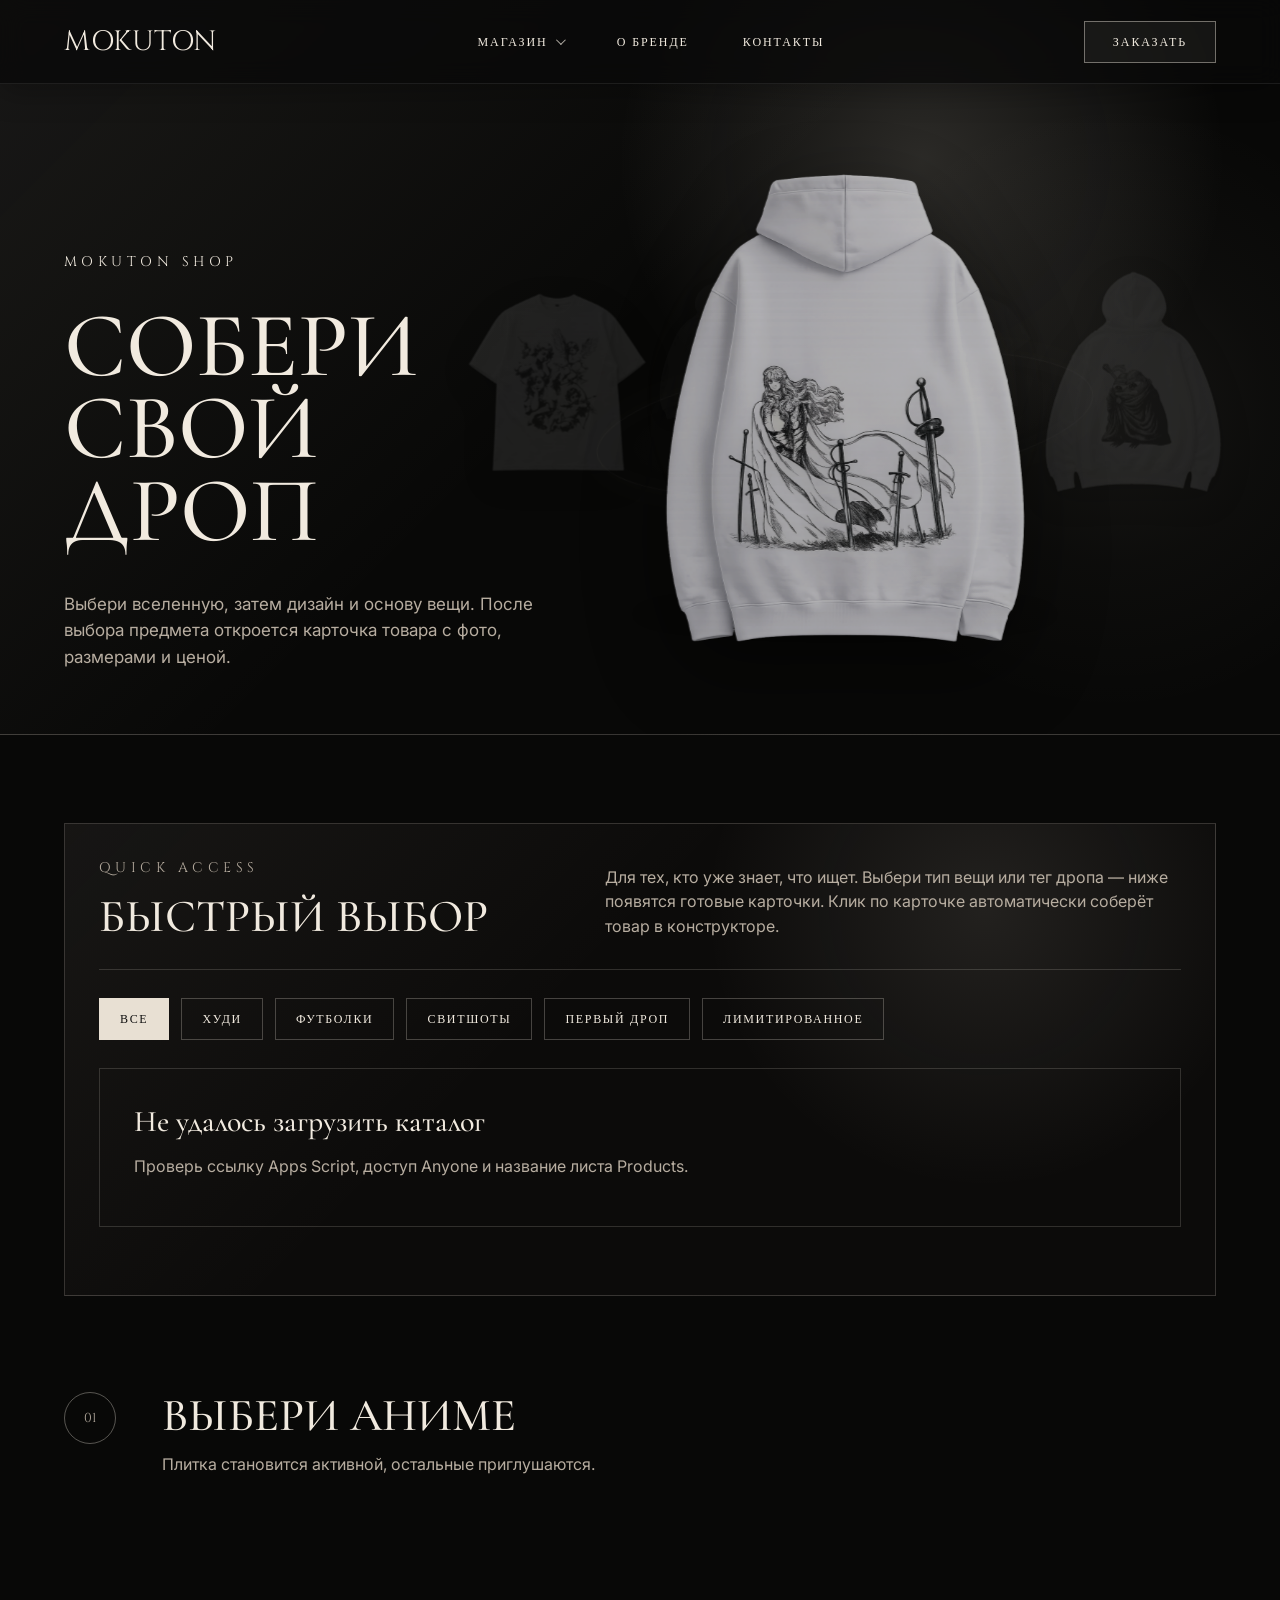
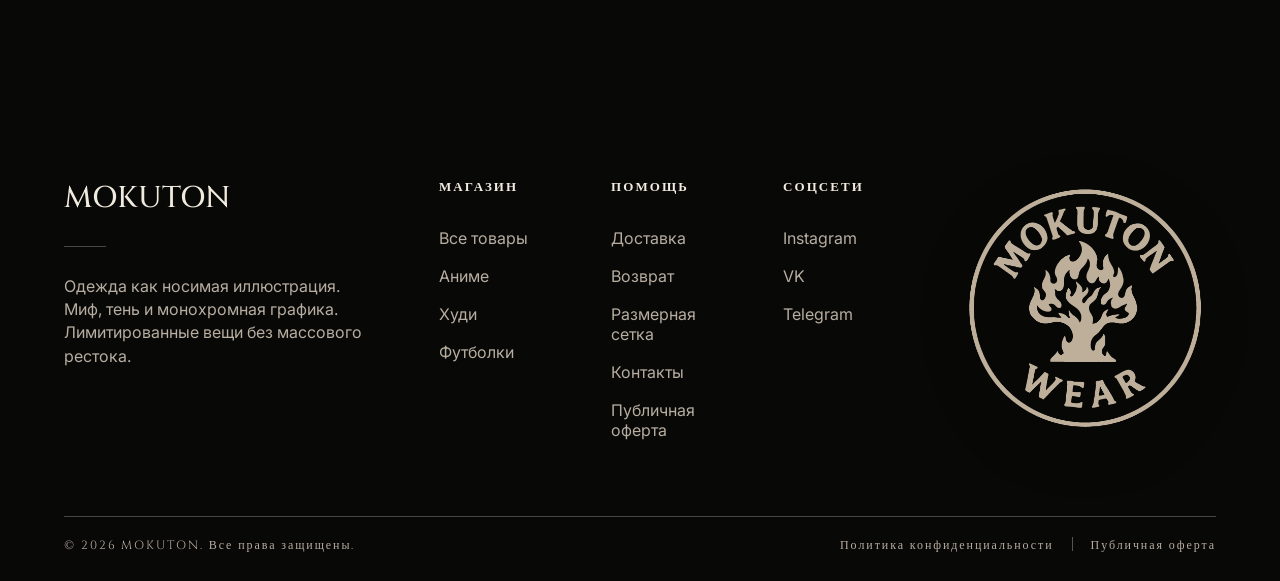
==== commit dabf609c: "Update catalog.html" ====
--- a/catalog.html
+++ b/catalog.html
@@ -88,7 +88,7 @@
           <button type="button" class="quick-filter is-active" data-filter="all">Все</button>
           <button type="button" class="quick-filter" data-filter="hoodie">Худи</button>
           <button type="button" class="quick-filter" data-filter="tshirt">Футболки</button>
-          <button type="button" class="quick-filter" data-filter="longsleeve">Лонгсливы</button>
+          <button type="button" class="quick-filter" data-filter="sweatshirt">Свитшоты</button>
           <button type="button" class="quick-filter" data-filter="tag:первый-дроп">Первый дроп</button>
           <button type="button" class="quick-filter" data-filter="tag:лимитированный">Лимитированное</button>
         </div>
@@ -143,9 +143,9 @@
       <div>
         <h2>MOKUTON</h2>
         <p>
-          Wearable artwork inspired by myth,<br>
-          shadow and monochrome illustration.<br>
-          Лимитированные вещи. Без массового рестока.
+          Одежда как носимая иллюстрация.<br>
+          Миф, тень и монохромная графика.<br>
+          Лимитированные вещи без массового рестока.
         </p>
       </div>
 
--- a/css/style.css
+++ b/css/style.css
@@ -401,8 +401,14 @@
   left: 68px;
 }
 
+.story .eyebrow {
+  font-size: 16px;
+  letter-spacing: 0.38em;
+  line-height: 1;
+}
+
 .story h2 {
-  font-size: 44px;
+  font-size: 62px;
   line-height: 0.95;
   text-transform: uppercase;
 }
@@ -410,7 +416,8 @@
 .story p:not(.eyebrow) {
   margin: 32px 0 98px;
   color: #d6cfc4;
-  line-height: 1.5;
+  font-size: 18px;
+  line-height: 1.4;
 }
 
 .catalog-cta {
@@ -3681,4 +3688,2131 @@
   .footer-legal a + a::before {
     margin-right: 14px;
   }
+}
+
+/* =========================================================
+   MOKUTON RESPONSIVE FINAL LAYER
+   Desktop is preserved above. This block adds separate layouts for:
+   - tablet landscape
+   - tablet portrait
+   - phone portrait
+   - phone landscape
+   ========================================================= */
+
+html {
+  scroll-padding-top: 132px;
+  -webkit-text-size-adjust: 100%;
+}
+
+body {
+  overflow-x: hidden;
+}
+
+button,
+a {
+  -webkit-tap-highlight-color: rgba(232, 224, 211, 0.16);
+}
+
+.header,
+.hero,
+.catalog-hero-screen,
+.info-hero,
+.catalog-cta,
+.story,
+.quick-catalog,
+.product-detail-card,
+.info-block,
+.footer {
+  max-width: 100%;
+}
+
+.size-guide-inline {
+  min-width: 190px;
+}
+
+@media (hover: none) {
+  .choice-tile:hover,
+  .quick-product-card:hover,
+  .product-card:hover,
+  .contact-card:hover,
+  .quick-filter:hover,
+  .print-position-btn:hover,
+  .size-btn:hover,
+  .secondary-btn:hover,
+  .big-btn:hover,
+  .header-order-btn:hover {
+    transform: none;
+  }
+
+  .nav-dropdown-menu a,
+  .quick-filter,
+  .size-btn,
+  .print-position-btn,
+  .secondary-btn,
+  .big-btn,
+  .header-order-btn {
+    min-height: 44px;
+  }
+}
+
+/* ==============================
+   TABLET LANDSCAPE
+   Example: iPad / Android tablet turned horizontally
+   ============================== */
+@media (min-width: 901px) and (max-width: 1200px) and (orientation: landscape) {
+  html {
+    scroll-padding-top: 104px;
+  }
+
+  .header {
+    height: 76px;
+    min-height: 76px;
+    padding: 0 34px;
+    gap: 24px;
+  }
+
+  .logo {
+    font-size: 26px;
+  }
+
+  .header .nav {
+    gap: 34px;
+  }
+
+  .nav a,
+  .nav-dropdown-trigger {
+    font-size: 11px;
+  }
+
+  .header-order-btn {
+    min-width: 122px;
+    height: 40px;
+  }
+
+  .hero {
+    min-height: 760px;
+  }
+
+  .hero-content {
+    top: 205px;
+    left: clamp(44px, 6vw, 72px);
+  }
+
+  .hero h1 {
+    font-size: clamp(66px, 7vw, 78px);
+  }
+
+  .quality,
+  .gallery,
+  .collection,
+  .footer,
+  .catalog-constructor,
+  .info-content {
+    padding-left: 34px;
+    padding-right: 34px;
+  }
+
+  .section-head {
+    margin-bottom: 64px;
+  }
+
+  .section-head h2,
+  .gallery-top h2 {
+    font-size: 50px;
+  }
+
+  .quality-grid {
+    gap: 20px;
+  }
+
+  .quality-card img {
+    height: 205px;
+  }
+
+  .quality-card div {
+    min-height: 190px;
+    padding: 24px;
+  }
+
+  .quality-card h3 {
+    font-size: 29px;
+  }
+
+  .gallery-grid {
+    grid-auto-rows: 235px;
+  }
+
+  .collection {
+    grid-template-columns: 220px 1fr;
+    gap: 34px;
+    padding-top: 76px;
+    padding-bottom: 76px;
+  }
+
+  .collection-text p {
+    margin-bottom: 86px;
+  }
+
+  .product-grid {
+    gap: 20px;
+  }
+
+  .product-row {
+    gap: 12px;
+    font-size: 11px;
+  }
+
+  .story {
+    min-height: 560px;
+  }
+
+  .story-content {
+    top: 110px;
+    left: 48px;
+  }
+
+  .catalog-cta {
+    min-height: 640px;
+  }
+
+  .catalog-content h2 {
+    font-size: 62px;
+  }
+
+  .footer-grid {
+    grid-template-columns: 1.35fr .75fr .95fr .75fr 1fr;
+    gap: 28px;
+  }
+
+  .footer h2 {
+    margin-bottom: 58px;
+  }
+
+  .footer-logo-img {
+    width: min(210px, 100%);
+  }
+
+  .catalog-hero-screen.catalog-hero-showcase {
+    min-height: 560px;
+    padding: 104px 34px 56px;
+    grid-template-columns: minmax(310px, 0.95fr) minmax(360px, 1.05fr);
+    gap: 36px;
+  }
+
+  .catalog-hero-screen h1 {
+    font-size: 74px;
+  }
+
+  .catalog-hero-screen p:not(.eyebrow) {
+    font-size: 16px;
+  }
+
+  .drop-carousel {
+    min-height: 390px;
+    height: 390px;
+  }
+
+  .quick-catalog {
+    padding: 30px;
+    margin-bottom: 76px;
+  }
+
+  .quick-product-grid {
+    grid-template-columns: repeat(2, minmax(0, 1fr));
+  }
+
+  .anime-choice-grid {
+    grid-template-columns: repeat(3, minmax(0, 1fr));
+  }
+
+  .design-choice-grid,
+  .garment-choice-grid {
+    grid-template-columns: repeat(3, minmax(0, 1fr));
+  }
+
+  .choice-tile {
+    min-height: 230px;
+  }
+
+  .choice-tile-content {
+    min-height: 182px;
+  }
+
+  .garment-choice-grid .choice-tile {
+    min-height: 300px;
+  }
+
+  .garment-choice-grid .choice-tile-content {
+    min-height: 252px;
+  }
+
+  .product-detail-card {
+    grid-template-columns: minmax(420px, 0.95fr) minmax(390px, 1.05fr);
+    gap: 34px;
+  }
+
+  .product-detail-media,
+  .product-main-image-wrap,
+  .product-main-image-wrap img.product-main-image {
+    height: 640px;
+    min-height: 640px;
+    max-height: 640px;
+  }
+
+  .product-detail-info {
+    padding: 38px;
+  }
+
+  .product-detail-info h2 {
+    font-size: 50px;
+  }
+
+  .product-actions .big-btn {
+    min-width: 230px;
+  }
+
+  .info-hero {
+    min-height: 420px;
+    padding: 138px 34px 72px;
+  }
+
+  .info-hero h1 {
+    font-size: 66px;
+  }
+
+  .info-layout {
+    grid-template-columns: 220px minmax(0, 1fr);
+    gap: 36px;
+  }
+
+  .info-block {
+    padding: 36px;
+  }
+
+  .contact-grid {
+    grid-template-columns: repeat(2, minmax(0, 1fr));
+  }
+}
+
+/* ==============================
+   TABLET PORTRAIT
+   Example: iPad / Android tablet vertically
+   ============================== */
+@media (min-width: 641px) and (max-width: 900px) and (orientation: portrait) {
+  html {
+    scroll-padding-top: 148px;
+  }
+
+  .header {
+    min-height: 118px;
+    padding: 14px 28px 12px;
+    gap: 12px 22px;
+  }
+
+  .logo {
+    font-size: 27px;
+  }
+
+  .header .nav {
+    gap: 26px;
+    padding-top: 6px;
+  }
+
+  .nav a,
+  .nav-dropdown-trigger {
+    white-space: nowrap;
+  }
+
+  .nav-dropdown-menu {
+    left: 28px;
+    right: 28px;
+    top: calc(100% - 4px);
+  }
+
+  .hero {
+    min-height: 760px;
+  }
+
+  .hero-content {
+    top: 238px;
+    left: 36px;
+    right: 36px;
+    max-width: 520px;
+  }
+
+  .hero h1 {
+    font-size: 64px;
+  }
+
+  .quality,
+  .gallery,
+  .collection,
+  .footer,
+  .catalog-constructor,
+  .info-content {
+    padding-left: 28px;
+    padding-right: 28px;
+  }
+
+  .section-head h2,
+  .gallery-top h2 {
+    font-size: 50px;
+  }
+
+  .quality-grid,
+  .product-grid {
+    grid-template-columns: repeat(2, minmax(0, 1fr));
+    gap: 22px;
+  }
+
+  .quality-grid .quality-card:last-child,
+  .product-grid .product-card:last-child {
+    grid-column: 1 / -1;
+  }
+
+  .gallery-grid {
+    grid-template-columns: repeat(2, minmax(0, 1fr));
+    grid-auto-rows: 250px;
+  }
+
+  .gallery-large {
+    grid-column: 1 / -1;
+    grid-row: auto;
+    height: 360px !important;
+  }
+
+  .gallery-grid img {
+    height: 100%;
+  }
+
+  .collection {
+    grid-template-columns: 1fr;
+    gap: 42px;
+  }
+
+  .collection-text p {
+    max-width: 560px;
+    margin-bottom: 34px;
+  }
+
+  .story-content {
+    left: 40px;
+  }
+
+  .catalog-content h2 {
+    font-size: 58px;
+  }
+
+  .footer-grid {
+    grid-template-columns: repeat(2, minmax(0, 1fr));
+    gap: 36px 28px;
+  }
+
+  .footer-grid > div:first-child {
+    grid-column: 1 / -1;
+  }
+
+  .footer h2 {
+    margin-bottom: 42px;
+  }
+
+  .footer-logo-card {
+    justify-content: flex-start;
+  }
+
+  .catalog-hero-screen.catalog-hero-showcase {
+    padding-top: 190px;
+  }
+
+  .catalog-hero-screen h1 {
+    font-size: 62px;
+  }
+
+  .drop-carousel {
+    height: 390px;
+    min-height: 390px;
+  }
+
+  .quick-catalog-head {
+    grid-template-columns: 1fr;
+  }
+
+  .quick-product-grid {
+    grid-template-columns: repeat(2, minmax(0, 1fr));
+  }
+
+  .quick-product-bottom {
+    grid-template-columns: 1fr;
+    gap: 18px;
+  }
+
+  .quick-product-price-tags,
+  .quick-product-tags {
+    align-items: flex-start;
+    text-align: left;
+  }
+
+  .anime-choice-grid,
+  .design-choice-grid,
+  .garment-choice-grid {
+    grid-template-columns: repeat(2, minmax(0, 1fr));
+  }
+
+  .garment-choice-grid .choice-tile:last-child {
+    grid-column: 1 / -1;
+  }
+
+  .product-detail-card {
+    grid-template-columns: 1fr;
+  }
+
+  .product-detail-media,
+  .product-main-image-wrap,
+  .product-main-image-wrap img.product-main-image {
+    height: 560px;
+    min-height: 560px;
+    max-height: 560px;
+  }
+
+  .info-hero {
+    padding-top: 190px;
+  }
+
+  .info-hero h1 {
+    font-size: 56px;
+  }
+
+  .info-layout {
+    grid-template-columns: 1fr;
+  }
+
+  .info-side {
+    position: static;
+  }
+
+  .contact-grid {
+    grid-template-columns: repeat(2, minmax(0, 1fr));
+  }
+}
+
+/* ==============================
+   PHONE PORTRAIT
+   Example: iPhone / Android vertically
+   ============================== */
+@media (max-width: 640px) and (orientation: portrait) {
+  html {
+    scroll-padding-top: 140px;
+  }
+
+  .header {
+    min-height: 116px;
+    padding: 12px 18px 10px;
+    gap: 10px 14px;
+  }
+
+  .logo {
+    font-size: 23px;
+  }
+
+  .header-order-btn {
+    min-width: 104px;
+    height: 36px;
+    padding: 0 12px;
+    font-size: 10px;
+  }
+
+  .header .nav {
+    gap: 18px;
+    padding: 5px 0 0;
+  }
+
+  .nav a,
+  .nav-dropdown-trigger {
+    font-size: 10px;
+    letter-spacing: 0.14em;
+    white-space: nowrap;
+  }
+
+  .nav-dropdown-menu {
+    left: 18px;
+    right: 18px;
+    top: calc(100% - 2px);
+    max-height: min(72vh, 520px);
+    overflow-y: auto;
+  }
+
+  .nav-dropdown-menu a {
+    padding: 13px 12px;
+  }
+
+  .eyebrow {
+    margin-bottom: 22px;
+    font-size: 11px;
+    letter-spacing: 0.24em;
+  }
+
+  .story .eyebrow {
+    font-size: 12px;
+    letter-spacing: 0.30em;
+  }
+
+  .hero {
+    min-height: min(760px, 100svh);
+  }
+
+  .hero-content {
+    top: 196px;
+    left: 20px;
+    right: 20px;
+    max-width: none;
+  }
+
+  .hero h1 {
+    font-size: clamp(42px, 14vw, 56px);
+  }
+
+  .hero-text {
+    margin: 28px 0 34px;
+    font-size: 14px;
+    letter-spacing: 0.08em;
+  }
+
+  .quality,
+  .gallery,
+  .collection,
+  .footer,
+  .catalog-constructor,
+  .info-content {
+    padding-left: 18px;
+    padding-right: 18px;
+  }
+
+  .quality {
+    padding-top: 64px;
+    padding-bottom: 68px;
+  }
+
+  .section-head {
+    margin-bottom: 42px;
+  }
+
+  .section-head h2,
+  .gallery-top h2 {
+    font-size: 40px;
+  }
+
+  .section-head p,
+  .gallery-top p,
+  .quality-card p,
+  .collection-text p,
+  .catalog-content p,
+  .info-block p,
+  .info-block li {
+    font-size: 15px;
+  }
+
+  .quality-card img {
+    height: 210px;
+  }
+
+  .quality-card div,
+  .gallery-note {
+    padding: 24px;
+  }
+
+  .quality-card h3 {
+    font-size: 28px;
+  }
+
+  .gallery {
+    padding-top: 62px;
+    padding-bottom: 72px;
+  }
+
+  .gallery-top {
+    margin-bottom: 28px;
+  }
+
+  .gallery-grid {
+    gap: 12px;
+  }
+
+  .gallery-note h3 {
+    font-size: 28px;
+  }
+
+  .collection {
+    padding-top: 66px;
+    padding-bottom: 68px;
+  }
+
+  .collection-text h2 {
+    font-size: 38px;
+  }
+
+  .story h2 {
+    font-size: 42px;
+  }
+
+  .product-row {
+    display: block;
+    margin-top: 18px;
+    font-size: 12px;
+  }
+
+  .product-row strong,
+  .product-row a,
+  .product-row span {
+    display: block;
+    margin-top: 8px;
+  }
+
+  .story {
+    min-height: 560px;
+  }
+
+  .story-content {
+    top: 96px;
+    left: 22px;
+    right: 22px;
+  }
+
+  .story p:not(.eyebrow) {
+    margin-bottom: 62px;
+    font-size: 15px;
+  }
+
+  .catalog-cta {
+    min-height: 610px;
+  }
+
+  .catalog-cta::before {
+    left: 18px;
+    right: 18px;
+    top: 22px;
+    bottom: 22px;
+  }
+
+  .catalog-content {
+    padding: 0 18px;
+  }
+
+  .catalog-content h2 {
+    font-size: 42px;
+  }
+
+  .catalog-content p {
+    margin: 30px 0 54px;
+  }
+
+  .big-btn {
+    width: 100%;
+    min-width: 0;
+    max-width: 330px;
+    font-size: 16px;
+  }
+
+  .footer {
+    padding-top: 64px;
+  }
+
+  .footer-grid {
+    gap: 34px;
+    padding-bottom: 42px;
+  }
+
+  .footer h2 {
+    margin-bottom: 38px;
+    font-size: 26px;
+  }
+
+  .footer-bottom {
+    line-height: 1.55;
+    letter-spacing: 0.10em;
+  }
+
+  .footer-legal {
+    display: grid;
+    gap: 12px;
+  }
+
+  .footer-legal a + a::before {
+    display: none;
+  }
+
+  .catalog-hero-screen.catalog-hero-showcase,
+  .info-hero {
+    padding-top: 176px;
+  }
+
+  .catalog-hero-screen h1,
+  .info-hero h1 {
+    font-size: 44px;
+  }
+
+  .catalog-hero-screen p:not(.eyebrow),
+  .info-hero p:not(.eyebrow) {
+    margin-top: 26px;
+    font-size: 15px;
+  }
+
+  .drop-carousel {
+    height: 285px;
+    min-height: 285px;
+  }
+
+  .quick-catalog {
+    margin-bottom: 64px;
+    padding: 18px;
+  }
+
+  .quick-catalog-head h2,
+  .catalog-step-head h2,
+  .info-block h2 {
+    font-size: 32px;
+  }
+
+  .quick-filter-row {
+    flex-wrap: nowrap;
+    overflow-x: auto;
+    padding-bottom: 4px;
+    scrollbar-width: none;
+  }
+
+  .quick-filter-row::-webkit-scrollbar {
+    display: none;
+  }
+
+  .quick-filter {
+    flex: 0 0 auto;
+    min-height: 40px;
+    padding: 0 15px;
+    font-size: 10px;
+  }
+
+  .quick-product-image {
+    height: 255px;
+  }
+
+  .quick-product-bottom {
+    padding: 20px;
+  }
+
+  .quick-product-bottom .quick-product-info h3 {
+    font-size: 22px;
+  }
+
+  .quick-product-price-tags strong {
+    font-size: 21px;
+  }
+
+  .catalog-step {
+    margin-bottom: 58px;
+  }
+
+  .catalog-step-head {
+    gap: 16px;
+    margin-bottom: 22px;
+  }
+
+  .choice-grid {
+    gap: 14px;
+  }
+
+  .choice-tile {
+    min-height: 220px;
+    padding: 20px;
+  }
+
+  .choice-tile::after {
+    left: 12px;
+    right: 12px;
+    top: 12px;
+    bottom: 12px;
+  }
+
+  .choice-tile-content {
+    min-height: 178px;
+  }
+
+  .choice-tile h3 {
+    font-size: 28px;
+  }
+
+  .garment-choice-grid .choice-tile {
+    min-height: 280px;
+  }
+
+  .garment-choice-grid .choice-tile-content {
+    min-height: 238px;
+  }
+
+  .product-result {
+    padding-top: 54px;
+  }
+
+  .product-detail-media,
+  .product-main-image-wrap,
+  .product-main-image-wrap img.product-main-image {
+    height: 390px;
+    min-height: 390px;
+    max-height: 390px;
+  }
+
+  .product-gallery-dots {
+    left: 12px;
+    gap: 8px;
+  }
+
+  .product-detail-info {
+    padding: 28px 20px;
+  }
+
+  .product-detail-info h2 {
+    font-size: 36px;
+  }
+
+  .product-price {
+    font-size: 21px;
+  }
+
+  .print-position-btn,
+  .product-actions .big-btn,
+  .secondary-btn,
+  .size-guide-inline {
+    width: 100%;
+    min-width: 0;
+  }
+
+  .size-list {
+    display: grid;
+    grid-template-columns: repeat(4, minmax(0, 1fr));
+  }
+
+  .size-guide-inline {
+    grid-column: 1 / -1;
+  }
+
+  .size-btn {
+    width: 100%;
+  }
+
+  .order-modal-panel {
+    width: calc(100vw - 20px);
+    max-height: calc(100svh - 20px);
+    padding: 34px 18px 22px;
+  }
+
+  .order-modal-close {
+    top: 12px;
+    right: 12px;
+  }
+
+  .order-modal-head h2 {
+    font-size: 36px;
+  }
+
+  .order-summary,
+  .order-form {
+    gap: 12px;
+  }
+
+  .info-content {
+    padding-top: 56px;
+    padding-bottom: 76px;
+  }
+
+  .info-block {
+    padding: 26px 18px;
+  }
+
+  .info-side {
+    padding: 22px;
+  }
+
+  .contact-grid {
+    grid-template-columns: 1fr;
+  }
+
+  .contact-card {
+    min-height: 130px;
+    padding: 22px;
+  }
+
+  .contact-card a,
+  .contact-card strong {
+    margin-top: 28px;
+    font-size: 18px;
+  }
+}
+
+/* Extra narrow phones */
+@media (max-width: 380px) and (orientation: portrait) {
+  .header {
+    padding-left: 14px;
+    padding-right: 14px;
+  }
+
+  .logo {
+    font-size: 21px;
+  }
+
+  .header-order-btn {
+    min-width: 92px;
+    padding: 0 10px;
+    letter-spacing: 0.12em;
+  }
+
+  .hero-content {
+    top: 184px;
+  }
+
+  .hero h1,
+  .catalog-hero-screen h1,
+  .info-hero h1 {
+    font-size: 40px;
+  }
+
+  .size-list {
+    grid-template-columns: repeat(3, minmax(0, 1fr));
+  }
+}
+
+/* ==============================
+   PHONE LANDSCAPE
+   Example: phone turned horizontally
+   ============================== */
+@media (max-width: 900px) and (orientation: landscape) and (max-height: 560px) {
+  html {
+    scroll-padding-top: 78px;
+  }
+
+  .header {
+    height: 64px;
+    min-height: 64px;
+    padding: 8px 16px;
+    flex-wrap: nowrap;
+    gap: 12px;
+  }
+
+  .logo {
+    font-size: 21px;
+  }
+
+  .header .nav {
+    order: initial;
+    flex: 1 1 auto;
+    width: auto;
+    justify-content: flex-start;
+    gap: 16px;
+    padding: 0;
+    overflow-x: auto;
+  }
+
+  .nav a,
+  .nav-dropdown-trigger {
+    font-size: 10px;
+    letter-spacing: 0.12em;
+    white-space: nowrap;
+  }
+
+  .nav-dropdown {
+    position: static;
+  }
+
+  .nav-dropdown-menu {
+    left: 12px;
+    right: 12px;
+    top: 100%;
+    min-width: 0;
+    max-height: calc(100svh - 76px);
+    overflow-y: auto;
+    transform: translateY(8px);
+  }
+
+  .nav-dropdown:hover .nav-dropdown-menu,
+  .nav-dropdown:focus-within .nav-dropdown-menu {
+    transform: translateY(0);
+  }
+
+  .header .header-actions {
+    margin-left: 0;
+  }
+
+  .header-order-btn {
+    min-width: 94px;
+    height: 34px;
+    padding: 0 10px;
+    font-size: 10px;
+  }
+
+  .eyebrow {
+    margin-bottom: 16px;
+    font-size: 10px;
+    letter-spacing: 0.22em;
+  }
+
+  .story .eyebrow {
+    font-size: 11px;
+    letter-spacing: 0.28em;
+  }
+
+  .hero {
+    min-height: 520px;
+  }
+
+  .hero-content {
+    top: 128px;
+    left: 28px;
+    max-width: 390px;
+  }
+
+  .hero h1 {
+    font-size: 48px;
+  }
+
+  .hero-text {
+    margin: 22px 0 28px;
+    font-size: 13px;
+  }
+
+  .quality,
+  .gallery,
+  .collection,
+  .footer,
+  .catalog-constructor,
+  .info-content {
+    padding-left: 20px;
+    padding-right: 20px;
+  }
+
+  .quality,
+  .gallery,
+  .collection {
+    padding-top: 46px;
+    padding-bottom: 50px;
+  }
+
+  .section-head {
+    display: flex;
+    gap: 24px;
+    margin-bottom: 34px;
+  }
+
+  .section-head h2,
+  .gallery-top h2 {
+    font-size: 38px;
+  }
+
+  .section-head p {
+    text-align: left;
+    font-size: 14px;
+  }
+
+  .quality-grid {
+    grid-template-columns: repeat(3, minmax(0, 1fr));
+    gap: 14px;
+  }
+
+  .quality-card img {
+    height: 145px;
+  }
+
+  .quality-card div {
+    min-height: 150px;
+    padding: 16px;
+  }
+
+  .quality-card h3 {
+    font-size: 24px;
+  }
+
+  .quality-card p {
+    font-size: 13px;
+  }
+
+  .gallery-top {
+    display: flex;
+  }
+
+  .gallery-top p {
+    text-align: right;
+    font-size: 13px;
+  }
+
+  .gallery-grid {
+    grid-template-columns: 1.2fr 1fr 1fr;
+    grid-auto-rows: 165px;
+    gap: 10px;
+  }
+
+  .gallery-large {
+    grid-row: span 2;
+  }
+
+  .gallery-grid img,
+  .gallery-large {
+    height: 100%;
+  }
+
+  .gallery-note {
+    padding: 20px;
+  }
+
+  .gallery-note h3 {
+    font-size: 24px;
+  }
+
+  .collection {
+    grid-template-columns: 170px 1fr;
+    gap: 22px;
+  }
+
+  .collection-text h2 {
+    font-size: 32px;
+  }
+
+  .collection-text p {
+    margin: 22px 0 34px;
+    font-size: 13px;
+  }
+
+  .product-grid {
+    grid-template-columns: repeat(3, minmax(0, 1fr));
+    gap: 14px;
+  }
+
+  .product-row {
+    display: block;
+    margin-top: 14px;
+    font-size: 10px;
+  }
+
+  .product-row strong,
+  .product-row a,
+  .product-row span {
+    display: block;
+    margin-top: 6px;
+  }
+
+  .story {
+    min-height: 430px;
+  }
+
+  .story-content {
+    top: 82px;
+    left: 28px;
+  }
+
+  .story h2 {
+    font-size: 42px;
+  }
+
+  .story p:not(.eyebrow) {
+    margin: 20px 0 46px;
+    font-size: 14px;
+  }
+
+  .catalog-cta {
+    min-height: 430px;
+  }
+
+  .catalog-cta::before {
+    left: 20px;
+    right: 20px;
+    top: 18px;
+    bottom: 18px;
+  }
+
+  .catalog-content h2 {
+    font-size: 40px;
+  }
+
+  .catalog-content p {
+    margin: 22px 0 34px;
+    font-size: 14px;
+  }
+
+  .big-btn {
+    min-width: 220px;
+    height: 44px;
+    font-size: 15px;
+  }
+
+  .footer {
+    padding-top: 50px;
+  }
+
+  .footer-grid {
+    grid-template-columns: 1.4fr repeat(3, minmax(0, .8fr));
+    gap: 24px;
+  }
+
+  .footer-logo-card {
+    display: none;
+  }
+
+  .footer h2 {
+    margin-bottom: 34px;
+  }
+
+  .footer-bottom {
+    display: flex;
+    gap: 16px;
+    font-size: 10px;
+  }
+
+  .catalog-hero-screen.catalog-hero-showcase {
+    min-height: 500px;
+    padding: 96px 20px 38px;
+    grid-template-columns: minmax(260px, 0.9fr) minmax(280px, 1.1fr);
+    gap: 22px;
+    align-items: center;
+  }
+
+  .catalog-hero-screen h1 {
+    font-size: 46px;
+  }
+
+  .catalog-hero-screen p:not(.eyebrow) {
+    margin-top: 20px;
+    font-size: 14px;
+  }
+
+  .drop-carousel {
+    width: 100%;
+    height: 320px;
+    min-height: 320px;
+    margin-top: 0;
+  }
+
+  .drop-carousel-item {
+    width: clamp(130px, 30vw, 230px);
+    height: clamp(190px, 42vw, 320px);
+  }
+
+  .quick-catalog {
+    padding: 20px;
+    margin-bottom: 54px;
+  }
+
+  .quick-catalog-head {
+    grid-template-columns: minmax(220px, .8fr) minmax(300px, 1fr);
+    gap: 24px;
+  }
+
+  .quick-catalog-head h2,
+  .catalog-step-head h2 {
+    font-size: 32px;
+  }
+
+  .quick-filter-row {
+    flex-wrap: nowrap;
+    overflow-x: auto;
+    scrollbar-width: none;
+  }
+
+  .quick-filter-row::-webkit-scrollbar {
+    display: none;
+  }
+
+  .quick-filter {
+    flex: 0 0 auto;
+    min-height: 38px;
+    padding: 0 14px;
+    font-size: 10px;
+  }
+
+  .quick-product-grid {
+    grid-template-columns: repeat(2, minmax(0, 1fr));
+    gap: 16px;
+  }
+
+  .quick-product-image {
+    height: 210px;
+  }
+
+  .quick-product-bottom {
+    padding: 18px;
+  }
+
+  .quick-product-bottom .quick-product-info h3 {
+    font-size: 21px;
+  }
+
+  .quick-product-price-tags strong {
+    font-size: 20px;
+  }
+
+  .catalog-step {
+    margin-bottom: 48px;
+  }
+
+  .catalog-step-head {
+    grid-template-columns: 58px 1fr;
+  }
+
+  .anime-choice-grid,
+  .design-choice-grid,
+  .garment-choice-grid {
+    grid-template-columns: repeat(3, minmax(0, 1fr));
+  }
+
+  .choice-tile {
+    min-height: 190px;
+    padding: 18px;
+  }
+
+  .choice-tile-content {
+    min-height: 150px;
+  }
+
+  .choice-tile h3 {
+    font-size: 25px;
+  }
+
+  .choice-tile p {
+    font-size: 13px;
+  }
+
+  .garment-choice-grid .choice-tile {
+    min-height: 240px;
+  }
+
+  .garment-choice-grid .choice-tile-content {
+    min-height: 202px;
+  }
+
+  .product-detail-card {
+    grid-template-columns: minmax(300px, .92fr) minmax(340px, 1.08fr);
+    gap: 20px;
+  }
+
+  .product-detail-media,
+  .product-main-image-wrap,
+  .product-main-image-wrap img.product-main-image {
+    height: 430px;
+    min-height: 430px;
+    max-height: 430px;
+  }
+
+  .product-detail-info {
+    padding: 24px;
+  }
+
+  .product-detail-info h2 {
+    font-size: 34px;
+  }
+
+  .product-description {
+    margin-top: 22px;
+    font-size: 14px;
+  }
+
+  .product-options,
+  .print-position-options {
+    margin-top: 24px;
+  }
+
+  .product-meta,
+  .product-actions {
+    margin-top: 28px;
+  }
+
+  .product-actions .big-btn {
+    min-width: 220px;
+  }
+
+  .order-modal-panel {
+    width: calc(100vw - 18px);
+    max-height: calc(100svh - 18px);
+    padding: 26px 22px 20px;
+  }
+
+  .order-modal-head {
+    margin-bottom: 20px;
+  }
+
+  .order-modal-head h2 {
+    font-size: 34px;
+  }
+
+  .order-modal-head p:not(.eyebrow) {
+    margin-top: 14px;
+    font-size: 13px;
+  }
+
+  .order-summary {
+    grid-template-columns: repeat(4, minmax(0, 1fr));
+    gap: 10px;
+    margin-bottom: 20px;
+    padding: 14px;
+  }
+
+  .order-form {
+    grid-template-columns: repeat(2, minmax(0, 1fr));
+    gap: 12px;
+  }
+
+  .order-form input,
+  .order-form textarea {
+    padding: 12px;
+    font-size: 14px;
+  }
+
+  .info-hero {
+    min-height: 360px;
+    padding: 96px 20px 50px;
+  }
+
+  .info-hero h1 {
+    font-size: 42px;
+  }
+
+  .info-content {
+    padding-top: 44px;
+    padding-bottom: 58px;
+  }
+
+  .info-layout {
+    grid-template-columns: 190px minmax(0, 1fr);
+    gap: 22px;
+  }
+
+  .info-side {
+    position: sticky;
+    top: 84px;
+    padding: 18px;
+  }
+
+  .info-block {
+    padding: 26px;
+  }
+
+  .info-block h2 {
+    font-size: 32px;
+  }
+
+  .info-block p,
+  .info-block li {
+    font-size: 15px;
+  }
+
+  .contact-grid {
+    grid-template-columns: repeat(2, minmax(0, 1fr));
+  }
+}
+
+/* Landscape phones with very small height: reduce visual weight further */
+@media (max-width: 740px) and (orientation: landscape) and (max-height: 430px) {
+  .header .nav {
+    gap: 12px;
+  }
+
+  .hero {
+    min-height: 470px;
+  }
+
+  .hero-content {
+    top: 104px;
+  }
+
+  .hero h1 {
+    font-size: 42px;
+  }
+
+  .catalog-hero-screen.catalog-hero-showcase {
+    grid-template-columns: 1fr 1fr;
+    padding-top: 82px;
+    min-height: 440px;
+  }
+
+  .catalog-hero-screen h1 {
+    font-size: 40px;
+  }
+
+  .drop-carousel {
+    height: 260px;
+    min-height: 260px;
+  }
+
+  .quality-grid,
+  .product-grid,
+  .anime-choice-grid,
+  .design-choice-grid,
+  .garment-choice-grid {
+    grid-template-columns: repeat(2, minmax(0, 1fr));
+  }
+
+  .product-detail-card,
+  .info-layout {
+    grid-template-columns: 1fr;
+  }
+
+  .info-side {
+    position: static;
+  }
+}
+
+
+/* === MOKUTON BUTTON / LINK MOTION LAYER === */
+/* Аккуратные hover-анимации для текстовых CTA, ссылок «Смотреть» и больших кнопок. */
+
+.text-link {
+  display: inline-block;
+  transform: translateY(0);
+  transition:
+    color 0.28s ease,
+    opacity 0.28s ease,
+    transform 0.28s cubic-bezier(.22, .72, .18, 1),
+    text-shadow 0.28s ease;
+}
+
+.text-link::after {
+  width: calc(100% + 12px);
+  transform: scaleX(1);
+  transform-origin: left center;
+  transition:
+    width 0.34s cubic-bezier(.22, .72, .18, 1),
+    opacity 0.28s ease,
+    background 0.28s ease;
+}
+
+.text-link.dark::after {
+  background: rgba(17, 17, 17, 0.86);
+}
+
+.product-row.small a,
+.product-view-link {
+  position: relative;
+  display: inline-flex;
+  align-items: center;
+  gap: 7px;
+  width: fit-content;
+  transform: translateY(0);
+  transition:
+    color 0.28s ease,
+    opacity 0.28s ease,
+    transform 0.28s cubic-bezier(.22, .72, .18, 1),
+    text-shadow 0.28s ease;
+}
+
+.link-arrow {
+  display: inline-block;
+  line-height: 1;
+  transform: translateX(0);
+  transition: transform 0.28s cubic-bezier(.22, .72, .18, 1);
+  will-change: transform;
+}
+
+.big-btn {
+  position: relative;
+  overflow: hidden;
+  transform: translateY(0);
+  box-shadow: 0 0 0 rgba(0, 0, 0, 0);
+  transition:
+    background 0.3s ease,
+    color 0.3s ease,
+    border-color 0.3s ease,
+    transform 0.3s cubic-bezier(.22, .72, .18, 1),
+    box-shadow 0.3s ease,
+    filter 0.3s ease;
+}
+
+.big-btn::before {
+  content: "";
+  position: absolute;
+  inset: 0;
+  background: linear-gradient(
+    110deg,
+    transparent 0%,
+    transparent 34%,
+    rgba(255, 255, 255, 0.34) 50%,
+    transparent 66%,
+    transparent 100%
+  );
+  transform: translateX(-130%);
+  transition: transform 0.68s cubic-bezier(.22, .72, .18, 1);
+  pointer-events: none;
+}
+
+.big-btn .link-arrow {
+  margin-left: 2px;
+}
+
+@keyframes mokuton-arrow-nudge {
+  0%,
+  100% {
+    transform: translateX(0);
+  }
+
+  45% {
+    transform: translateX(5px);
+  }
+
+  70% {
+    transform: translateX(2px);
+  }
+}
+
+@media (hover: hover) and (pointer: fine) {
+  .text-link:hover,
+  .text-link:focus-visible {
+    color: var(--cream);
+    opacity: 1;
+    transform: translateY(-4px);
+    text-shadow: 0 10px 26px rgba(232, 224, 211, 0.18);
+  }
+
+  .text-link.dark:hover,
+  .text-link.dark:focus-visible {
+    color: #080807;
+    text-shadow: 0 10px 22px rgba(8, 8, 7, 0.14);
+  }
+
+  .text-link:hover::after,
+  .text-link:focus-visible::after {
+    width: calc(100% + 30px);
+    opacity: 1;
+  }
+
+  .product-row.small a:hover,
+  .product-row.small a:focus-visible,
+  .product-view-link:hover,
+  .product-view-link:focus-visible {
+    color: #080807;
+    opacity: 1;
+    transform: translateY(-3px);
+    text-shadow: 0 10px 20px rgba(8, 8, 7, 0.12);
+  }
+
+  .product-row.small a:hover .link-arrow,
+  .product-row.small a:focus-visible .link-arrow,
+  .product-view-link:hover .link-arrow,
+  .product-view-link:focus-visible .link-arrow,
+  .big-btn:hover .link-arrow,
+  .big-btn:focus-visible .link-arrow {
+    animation: mokuton-arrow-nudge 0.82s ease-in-out infinite;
+  }
+
+  .big-btn:hover,
+  .big-btn:focus-visible {
+    transform: translateY(-4px);
+    filter: brightness(1.05);
+    box-shadow:
+      0 18px 38px rgba(0, 0, 0, 0.26),
+      0 0 28px rgba(232, 224, 211, 0.14);
+  }
+
+  .big-btn:hover::before,
+  .big-btn:focus-visible::before {
+    transform: translateX(130%);
+  }
+}
+
+@media (prefers-reduced-motion: reduce) {
+  .text-link,
+  .text-link::after,
+  .product-row.small a,
+  .product-view-link,
+  .big-btn,
+  .big-btn::before,
+  .link-arrow {
+    transition: none !important;
+    animation: none !important;
+  }
+}
+
+/* === MOKUTON TEXT LINK UNDERLINE ALIGNED FIX === */
+/* Линия теперь привязана к ширине текста: слева не уезжает, на hover растягивается ровно до конца фразы. */
+
+.text-link {
+  display: inline-block;
+  width: fit-content;
+}
+
+.text-link::after {
+  width: 50% !important;
+  transform: translateX(0) !important;
+  transform-origin: left center;
+  transition:
+    width 0.34s cubic-bezier(.22, .72, .18, 1),
+    opacity 0.28s ease,
+    background 0.28s ease;
+}
+
+@media (hover: hover) and (pointer: fine) {
+  .text-link:hover::after,
+  .text-link:focus-visible::after {
+    width: 100% !important;
+    transform: translateX(0) !important;
+    opacity: 1;
+  }
+}
+
+/* === MOKUTON SIZE GUIDE FINAL === */
+/* Картинки размерной сетки: вертикально, компактнее, внутри своего блока. */
+.size-guide-images {
+  display: flex;
+  flex-direction: column;
+  align-items: center;
+  gap: 28px;
+  margin-top: 30px;
+}
+
+.size-guide-image {
+  display: block;
+  width: min(100%, 760px);
+  max-width: 100%;
+  height: auto;
+  border: 1px solid rgba(241, 234, 223, 0.16);
+  border-radius: 18px;
+  background: #0b0a09;
+  box-shadow: 0 22px 60px rgba(0, 0, 0, 0.24);
+}
+
+/* Карточки "Как измерять" под A/B/C/D */
+.info-card-grid {
+  display: grid;
+  grid-template-columns: repeat(4, minmax(0, 1fr));
+  gap: 18px;
+}
+
+.info-mini-card p {
+  margin: 0;
+  color: var(--muted);
+  font-size: 15px;
+  line-height: 1.55;
+}
+
+@media (max-width: 1200px) {
+  .size-guide-image {
+    width: min(100%, 680px);
+  }
+
+  .info-card-grid {
+    grid-template-columns: repeat(2, minmax(0, 1fr));
+  }
+}
+
+@media (max-width: 900px) {
+  .size-guide-images {
+    gap: 22px;
+    margin-top: 24px;
+  }
+
+  .size-guide-image {
+    width: min(100%, 620px);
+    border-radius: 14px;
+  }
+}
+
+@media (max-width: 640px) {
+  .size-guide-images {
+    gap: 16px;
+    margin-top: 20px;
+  }
+
+  .size-guide-image {
+    width: 100%;
+    border-radius: 12px;
+  }
+
+  .info-card-grid {
+    grid-template-columns: 1fr;
+  }
+}
+
+/* === MOKUTON FOOTER DESCRIPTION ALIGN FIX === */
+/* Поднимает описание под логотипом: отступ от линии до текста теперь равен отступу от MOKUTON до линии. */
+
+.footer .footer-grid > div:first-child h2 {
+  margin-bottom: 28px;
+}
+
+.footer .footer-grid > div:first-child h2::after {
+  margin-top: 28px;
+}
+
+.footer .footer-grid > div:first-child p {
+  margin: 0;
+  max-width: 430px;
+}
+
+@media (max-width: 900px) {
+  .footer .footer-grid > div:first-child h2 {
+    margin-bottom: 24px;
+  }
+
+  .footer .footer-grid > div:first-child h2::after {
+    margin-top: 24px;
+  }
+}
+/* === MOKUTON INFO PAGE ANCHOR SCROLL === */
+/* Плавная прокрутка к разделам страницы: Размеры / Как измерять / Советы */
+
+html {
+  scroll-behavior: smooth;
+}
+
+/* Чтобы при переходе по якорю блок не заезжал под фиксированный header */
+.info-block {
+  scroll-margin-top: 132px;
+}
+
+/* Аккуратное поведение ссылок бокового меню */
+.info-side a {
+  transition:
+    color 0.24s ease,
+    padding-left 0.24s ease,
+    border-color 0.24s ease;
+}
+
+.info-side a:hover,
+.info-side a:focus-visible {
+  color: var(--text);
+  padding-left: 8px;
+  border-bottom-color: rgba(241, 234, 223, 0.32);
+}
+
+/* Планшет */
+@media (max-width: 900px) {
+  .info-block {
+    scroll-margin-top: 150px;
+  }
+}
+
+/* Телефон */
+@media (max-width: 640px) {
+  .info-block {
+    scroll-margin-top: 145px;
+  }
+}
+
+/* Телефон в горизонтальном положении */
+@media (max-width: 900px) and (orientation: landscape) and (max-height: 560px) {
+  .info-block {
+    scroll-margin-top: 86px;
+  }
+}
+
+/* === MOKUTON HEADER LOGO GHOST SEAL HOVER === */
+/* Более ровный, меньший и блеклый фоновый знак при наведении на MOKUTON. */
+
+.header {
+  overflow: visible;
+}
+
+.logo {
+  position: relative;
+  z-index: 5;
+  display: inline-flex;
+  align-items: center;
+  overflow: visible;
+  color: var(--text);
+  transition:
+    color 0.36s ease,
+    text-shadow 0.36s ease,
+    transform 0.36s cubic-bezier(.22, .72, .18, 1);
+}
+
+.logo::before {
+  content: "";
+  position: absolute;
+  left: 50%;
+  top: 50%;
+
+  width: 176px;
+  height: 176px;
+
+  background-image: url("../img/logo-footer.png");
+  background-repeat: no-repeat;
+  background-position: center;
+  background-size: contain;
+
+  opacity: 0;
+  transform: translate(-50%, -50%) scale(0.18);
+  transform-origin: center center;
+
+  filter:
+    brightness(0.12)
+    saturate(0.62)
+    blur(1.6px)
+    drop-shadow(0 0 0 rgba(232, 224, 211, 0));
+
+  pointer-events: none;
+  z-index: -1;
+
+  transition:
+    opacity 0.78s ease,
+    transform 1.45s cubic-bezier(.16, .84, .24, 1),
+    filter 1.45s cubic-bezier(.16, .84, .24, 1);
+
+  will-change: opacity, transform, filter;
+}
+
+@media (hover: hover) and (pointer: fine) {
+  .logo:hover,
+  .logo:focus-visible {
+    color: #fff4e4;
+    text-shadow:
+      0 0 12px rgba(232, 224, 211, 0.16),
+      0 0 28px rgba(232, 224, 211, 0.08);
+    transform: translateY(-1px);
+  }
+
+.logo:hover::before,
+.logo:focus-visible::before {
+  opacity: 0.18;
+  transform: translate(-50%, -50%) scale(0.86);
+  filter:
+    brightness(0.90)
+    saturate(0.95)
+    blur(0.28px)
+    drop-shadow(0 0 18px rgba(232, 224, 211, 0.16))
+    drop-shadow(0 0 48px rgba(232, 224, 211, 0.08));
+  }
+}
+
+@media (max-width: 1200px) {
+  .logo::before {
+    width: 158px;
+    height: 158px;
+  }
+}
+
+@media (max-width: 900px) {
+  .logo::before {
+    width: 138px;
+    height: 138px;
+  }
+
+  @media (hover: hover) and (pointer: fine) {
+    .logo:hover::before,
+    .logo:focus-visible::before {
+      opacity: 0.11;
+      transform: translate(-50%, -50%) scale(0.82);
+    }
+  }
+}
+
+@media (max-width: 640px) {
+  .logo::before {
+    width: 116px;
+    height: 116px;
+  }
+}
+
+@media (hover: none), (prefers-reduced-motion: reduce) {
+  .logo,
+  .logo::before {
+    transition: none !important;
+    animation: none !important;
+  }
+
+  .logo::before {
+    display: none;
+  }
+}
+
+/* === MOKUTON HOME PRODUCTS FROM CATALOG === */
+
+.home-product-image-link {
+  display: block;
+  overflow: hidden;
+}
+
+.home-product-image-link img {
+  transition:
+    transform 0.55s ease,
+    filter 0.35s ease;
+}
+
+@media (hover: hover) and (pointer: fine) {
+  .home-product-image-link:hover img {
+    transform: scale(1.035);
+    filter: brightness(0.98);
+  }
+}
+
+.home-products-empty {
+  grid-column: 1 / -1;
+  min-height: 260px;
+  padding: 34px;
+  border: 1px solid rgba(17, 17, 17, 0.16);
+  display: flex;
+  flex-direction: column;
+  justify-content: center;
+}
+
+.home-products-empty h3 {
+  margin: 0 0 16px;
+  color: #171513;
+  font-size: 34px;
+  line-height: 1;
+}
+
+.home-products-empty p {
+  margin: 0;
+  max-width: 520px;
+  color: #3d3935;
+  line-height: 1.55;
+}
+
+.home-product-skeleton {
+  pointer-events: none;
+}
+
+.home-product-skeleton-image,
+.home-product-skeleton-line {
+  position: relative;
+  overflow: hidden;
+  background: rgba(17, 17, 17, 0.10);
+}
+
+.home-product-skeleton-image {
+  aspect-ratio: 1 / 1.3;
+}
+
+.home-product-skeleton-line {
+  height: 14px;
+}
+
+.home-product-skeleton-line.title {
+  width: 52%;
+  height: 18px;
+}
+
+.home-product-skeleton-line.price {
+  width: 86px;
+  height: 18px;
+}
+
+.home-product-skeleton-line.tag {
+  width: 150px;
+}
+
+.home-product-skeleton-line.link {
+  width: 92px;
+}
+
+.home-product-skeleton-image::after,
+.home-product-skeleton-line::after {
+  content: "";
+  position: absolute;
+  inset: 0;
+  transform: translateX(-100%);
+  background: linear-gradient(
+    90deg,
+    transparent,
+    rgba(255, 255, 255, 0.28),
+    transparent
+  );
+  animation: mokuton-home-skeleton 1.35s ease-in-out infinite;
+}
+
+@keyframes mokuton-home-skeleton {
+  100% {
+    transform: translateX(100%);
+  }
 }
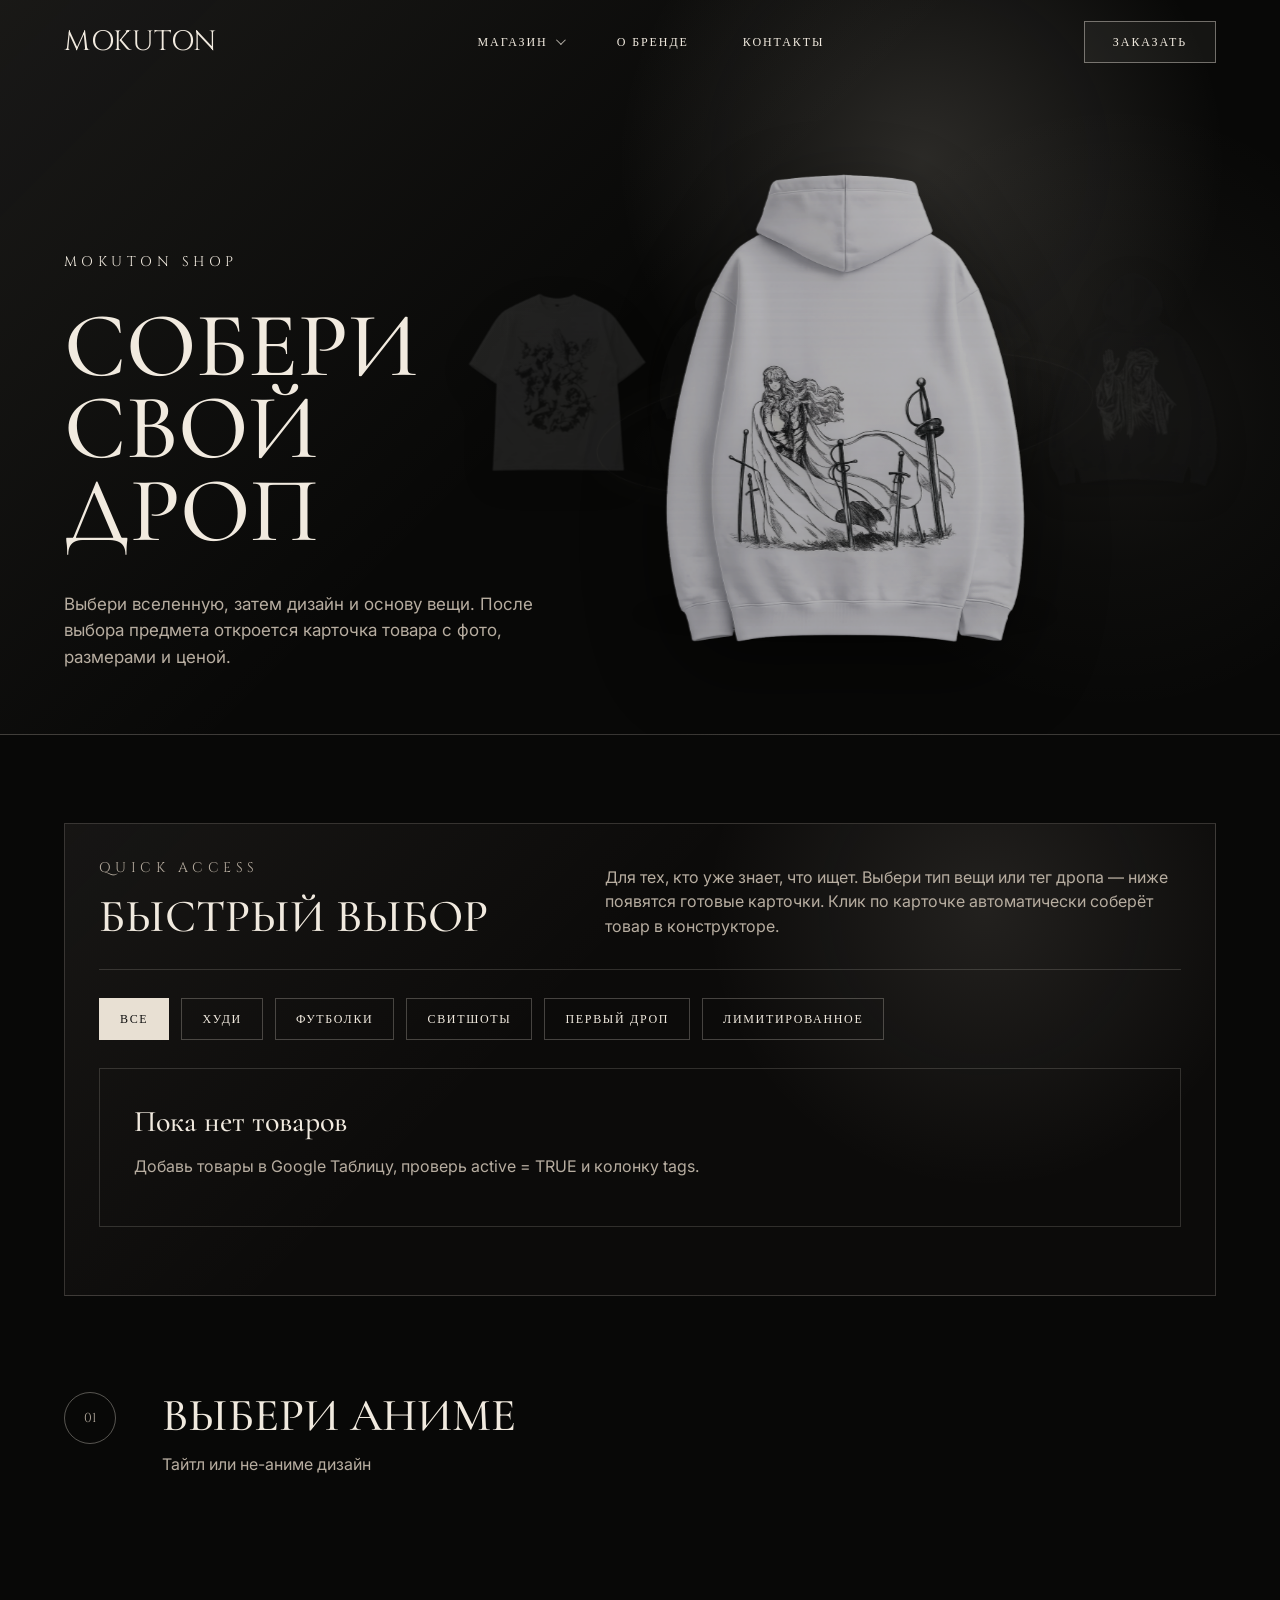
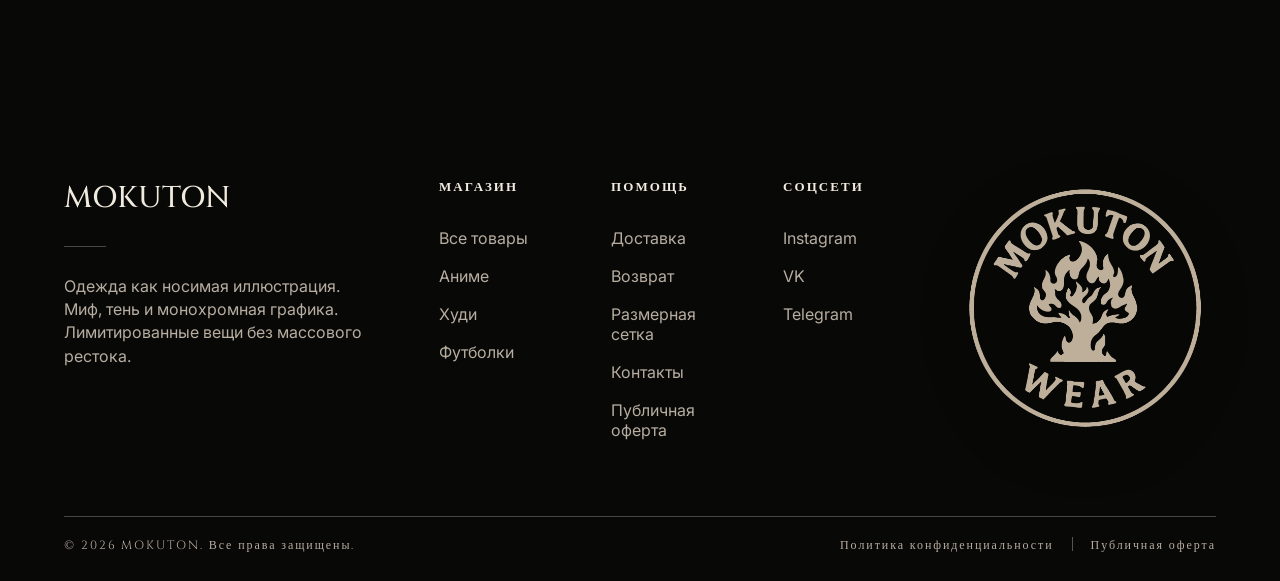
==== commit 6e690a64: "Update catalog.html" ====
--- a/catalog.html
+++ b/catalog.html
@@ -101,7 +101,7 @@
           <span>01</span>
           <div>
             <h2>Выбери аниме</h2>
-            <p>Плитка становится активной, остальные приглушаются.</p>
+            <p>Тайтл или не-аниме дизайн</p>
           </div>
         </div>
 
@@ -113,7 +113,7 @@
           <span>02</span>
           <div>
             <h2>Выбери дизайн</h2>
-            <p>Для каждого аниме можно заложить три варианта принта.</p>
+            <p>Этот принт нанесем на одежду</p>
           </div>
         </div>
 
@@ -125,7 +125,7 @@
           <span>03</span>
           <div>
             <h2>Выбери предмет одежды</h2>
-            <p>Худи, футболка или лонгслив на выбранном дизайне.</p>
+            <p>Худи, футболка или свитшот с выбранном дизайном.</p>
           </div>
         </div>
 
@@ -189,5 +189,6 @@
   </footer>
 
   <script src="js/catalog.js"></script>
+  <script src="js/main.js"></script>
 </body>
 </html>
--- a/css/style.css
+++ b/css/style.css
@@ -5815,4 +5815,655 @@
   100% {
     transform: translateX(100%);
   }
-}+}
+
+/* =========================================================
+   MOKUTON MOBILE HEADER / HERO / HOME CATALOG FIX
+   Fixes:
+   - smaller mobile hero title
+   - centered/aligned mobile nav with larger text
+   - mobile dropdown opens only by JS .is-open, so second tap closes it
+   - tighter home product cards on phone
+   ========================================================= */
+
+/* Mobile dropdown should not stay open just because the trigger has focus.
+   On touch screens it opens only when JS adds .is-open. */
+@media (max-width: 900px) {
+  .header .nav {
+    justify-content: center;
+    overflow: visible;
+  }
+
+  .nav-dropdown:not(.is-open) .nav-dropdown-menu {
+    opacity: 0 !important;
+    visibility: hidden !important;
+    pointer-events: none !important;
+    transform: translateY(8px) !important;
+  }
+
+  .nav-dropdown.is-open .nav-dropdown-menu {
+    opacity: 1 !important;
+    visibility: visible !important;
+    pointer-events: auto !important;
+    transform: translateY(0) !important;
+  }
+
+  .nav-dropdown.is-open > .nav-link::after {
+    transform: rotate(225deg) translateY(-1px);
+    opacity: 1;
+  }
+}
+
+@media (max-width: 640px) and (orientation: portrait) {
+  .header {
+    padding-left: 18px;
+    padding-right: 18px;
+  }
+
+  .header .nav {
+    width: 100%;
+    justify-content: space-between;
+    gap: 8px;
+    padding-top: 6px;
+    overflow: visible;
+  }
+
+  .nav a,
+  .nav-dropdown-trigger {
+    font-size: 11px;
+    line-height: 1.1;
+    letter-spacing: 0.11em;
+  }
+
+  .nav-dropdown > .nav-link {
+    gap: 7px;
+  }
+
+  .hero h1 {
+    font-size: clamp(40px, 13.2vw, 54px);
+    line-height: 0.94;
+  }
+
+  .collection .product-grid#homeProductGrid {
+    gap: 32px;
+  }
+
+  .home-product-card {
+    overflow: visible;
+  }
+
+  .home-product-card::after {
+    top: 0;
+    bottom: 88px;
+    height: auto;
+  }
+
+  .home-product-card .home-product-image-link {
+    height: clamp(315px, 94vw, 380px);
+    background: #080807;
+  }
+
+  .home-product-card .home-product-image-link img {
+    width: 100%;
+    height: 100%;
+    aspect-ratio: auto;
+    object-fit: cover;
+    object-position: center center;
+  }
+
+  .home-product-card .product-row {
+    display: grid !important;
+    grid-template-columns: minmax(0, 1fr) auto;
+    align-items: start;
+    gap: 12px;
+    margin-top: 16px;
+    font-size: 12px;
+    line-height: 1.25;
+  }
+
+  .home-product-card .product-row h3 {
+    margin: 0;
+    font-size: 13px;
+    line-height: 1.2;
+    letter-spacing: 0.08em;
+  }
+
+  .home-product-card .product-row strong {
+    display: block;
+    margin: 0;
+    white-space: nowrap;
+    font-size: 14px;
+  }
+
+  .home-product-card .product-row.small {
+    grid-template-columns: minmax(0, 1fr) auto;
+    align-items: center;
+    margin-top: 18px;
+    font-size: 14px;
+    line-height: 1.3;
+  }
+
+  .home-product-card .product-row.small span,
+  .home-product-card .product-row.small a {
+    display: block;
+    margin: 0;
+  }
+
+  .home-product-card .product-view-link {
+    white-space: nowrap;
+  }
+}
+
+@media (max-width: 380px) and (orientation: portrait) {
+  .header .nav {
+    gap: 6px;
+  }
+
+  .nav a,
+  .nav-dropdown-trigger {
+    font-size: 10.5px;
+    letter-spacing: 0.09em;
+  }
+
+  .hero h1 {
+    font-size: 39px;
+  }
+
+  .home-product-card .product-row,
+  .home-product-card .product-row.small {
+    grid-template-columns: 1fr;
+    gap: 7px;
+  }
+
+  .home-product-card .product-row strong {
+    margin-top: 0;
+  }
+}
+
+/* =========================================================
+   MOKUTON MOBILE HEADER DROPDOWN FINAL FIX
+   Держим пункты меню собранными по центру и открываем dropdown
+   на телефоне только через класс .is-open из main.js.
+   ========================================================= */
+
+@media (max-width: 900px) {
+  .header {
+    overflow: visible !important;
+    z-index: 1000;
+  }
+
+  .header .nav {
+    order: 3;
+    flex: 0 0 100%;
+    width: 100%;
+    min-width: 0;
+    display: flex !important;
+    align-items: center;
+    justify-content: center !important;
+    gap: clamp(24px, 7vw, 40px) !important;
+    padding: 8px clamp(12px, 4vw, 28px) 2px !important;
+    overflow: visible !important;
+    scrollbar-width: none;
+  }
+
+  .header .nav::-webkit-scrollbar {
+    display: none;
+  }
+
+  .header .nav > a,
+  .header .nav > .nav-dropdown {
+    flex: 0 0 auto;
+  }
+
+  .nav-dropdown {
+    position: static !important;
+    min-height: auto !important;
+  }
+
+  .nav-dropdown > .nav-link {
+    min-height: 32px;
+  }
+
+  .nav-dropdown-menu {
+    position: absolute !important;
+    z-index: 1001;
+    top: calc(100% - 1px) !important;
+    left: clamp(18px, 5vw, 34px) !important;
+    right: clamp(18px, 5vw, 34px) !important;
+    width: auto !important;
+    min-width: 0 !important;
+    max-width: none !important;
+    max-height: min(72vh, 540px);
+    overflow-y: auto;
+    padding: 22px 24px !important;
+    transform: translateY(10px) !important;
+    opacity: 0 !important;
+    visibility: hidden !important;
+    pointer-events: none !important;
+  }
+
+  .nav-dropdown:not(.is-open) .nav-dropdown-menu {
+    opacity: 0 !important;
+    visibility: hidden !important;
+    pointer-events: none !important;
+    transform: translateY(10px) !important;
+  }
+
+  .nav-dropdown.is-open .nav-dropdown-menu {
+    opacity: 1 !important;
+    visibility: visible !important;
+    pointer-events: auto !important;
+    transform: translateY(0) !important;
+  }
+
+  .nav-dropdown.is-open > .nav-link::after {
+    transform: rotate(225deg) translateY(-1px) !important;
+    opacity: 1 !important;
+  }
+}
+
+@media (max-width: 640px) and (orientation: portrait) {
+  .header {
+    padding-left: 20px !important;
+    padding-right: 20px !important;
+  }
+
+  .header .nav {
+    justify-content: center !important;
+    gap: clamp(24px, 7.2vw, 34px) !important;
+    padding-left: 10px !important;
+    padding-right: 10px !important;
+  }
+
+  .nav a,
+  .nav-dropdown-trigger {
+    font-size: 11px !important;
+    line-height: 1.1;
+    letter-spacing: 0.105em !important;
+    white-space: nowrap;
+  }
+
+  .nav-dropdown > .nav-link {
+    gap: 7px;
+  }
+
+  .nav-dropdown-menu {
+    left: 20px !important;
+    right: 20px !important;
+  }
+}
+
+@media (max-width: 380px) and (orientation: portrait) {
+  .header {
+    padding-left: 16px !important;
+    padding-right: 16px !important;
+  }
+
+  .header .nav {
+    gap: clamp(14px, 5.4vw, 22px) !important;
+    padding-left: 4px !important;
+    padding-right: 4px !important;
+  }
+
+  .nav a,
+  .nav-dropdown-trigger {
+    font-size: 10.5px !important;
+    letter-spacing: 0.075em !important;
+  }
+}
+
+/* =========================================================
+   MOKUTON MOBILE MENU ARROW + FONT FINAL TWEAK
+   Fixes:
+   - arrow returns down after second tap / close
+   - focus-within on touch no longer keeps arrow visually opened
+   - mobile menu text is slightly larger
+   ========================================================= */
+
+@media (max-width: 900px) {
+  .nav-dropdown:not(.is-open) > .nav-link::after,
+  .nav-dropdown:not(.is-open):hover > .nav-link::after,
+  .nav-dropdown:not(.is-open):focus-within > .nav-link::after {
+    transform: rotate(45deg) translateY(-2px) !important;
+    opacity: 0.72 !important;
+  }
+
+  .nav-dropdown.is-open > .nav-link::after,
+  .nav-dropdown.is-open:hover > .nav-link::after,
+  .nav-dropdown.is-open:focus-within > .nav-link::after {
+    transform: rotate(225deg) translateY(-1px) !important;
+    opacity: 1 !important;
+  }
+
+  .nav-dropdown-menu a {
+    font-size: 15px;
+    line-height: 1.18;
+  }
+
+  .nav-dropdown-title {
+    font-size: 14px;
+  }
+}
+
+@media (max-width: 640px) and (orientation: portrait) {
+  .nav a,
+  .nav-dropdown-trigger {
+    font-size: 11.7px !important;
+    letter-spacing: 0.095em !important;
+  }
+
+  .nav-dropdown-menu a {
+    padding-top: 15px !important;
+    padding-bottom: 15px !important;
+  }
+}
+
+@media (max-width: 380px) and (orientation: portrait) {
+  .nav a,
+  .nav-dropdown-trigger {
+    font-size: 11px !important;
+    letter-spacing: 0.065em !important;
+  }
+}
+
+@media (max-width: 900px) and (orientation: landscape) and (max-height: 560px) {
+  .nav a,
+  .nav-dropdown-trigger {
+    font-size: 10.8px !important;
+    letter-spacing: 0.105em !important;
+  }
+
+  .nav-dropdown-menu a {
+    font-size: 14.5px;
+  }
+}
+
+/* =========================================================
+   MOKUTON MOBILE HOME PRODUCT LINK ARROW FIX
+   Fixes mobile "Смотреть →": arrow stays on the same line as the text.
+   ========================================================= */
+
+@media (max-width: 640px) and (orientation: portrait) {
+  .home-product-card .product-row.small .product-view-link {
+    display: inline-flex !important;
+    align-items: center !important;
+    justify-content: flex-start !important;
+    gap: 7px !important;
+    width: fit-content !important;
+    margin: 0 !important;
+    white-space: nowrap !important;
+  }
+
+  .home-product-card .product-row.small .product-view-link .link-arrow {
+    display: inline-block !important;
+    flex: 0 0 auto !important;
+    margin: 0 !important;
+    line-height: 1 !important;
+    transform: translateX(0);
+  }
+}
+
+@media (max-width: 900px) and (orientation: landscape) and (max-height: 560px) {
+  .home-product-card .product-row.small .product-view-link,
+  .product-row.small .product-view-link {
+    display: inline-flex !important;
+    align-items: center !important;
+    gap: 7px !important;
+    width: fit-content !important;
+    white-space: nowrap !important;
+  }
+
+  .home-product-card .product-row.small .product-view-link .link-arrow,
+  .product-row.small .product-view-link .link-arrow {
+    display: inline-block !important;
+    flex: 0 0 auto !important;
+    margin: 0 !important;
+    line-height: 1 !important;
+  }
+}
+
+
+/* =========================================================
+   MOKUTON SIZE SLIDER
+   Размеры берутся из полной сетки по clothing_type.
+   Доступные размеры активны, отсутствующие остаются на шкале, но заблокированы.
+   ========================================================= */
+
+.size-list.size-slider-wrap {
+  display: block;
+  max-width: 560px;
+}
+
+.size-slider {
+  --size-count: 1;
+  --selected-index: 0;
+
+  position: relative;
+  display: grid;
+  grid-template-columns: repeat(var(--size-count), minmax(42px, 1fr));
+  width: 100%;
+  margin: 4px 0 18px;
+  padding: 12px 0 20px;
+  isolation: isolate;
+}
+
+.size-slider::before {
+  content: "";
+  position: absolute;
+  z-index: 0;
+  left: calc((100% / var(--size-count)) / 2);
+  right: calc((100% / var(--size-count)) / 2);
+  top: 52px;
+  height: 1px;
+  background: linear-gradient(
+    90deg,
+    rgba(241, 234, 223, 0.12),
+    rgba(241, 234, 223, 0.34),
+    rgba(241, 234, 223, 0.12)
+  );
+}
+
+.size-step {
+  position: relative;
+  z-index: 1;
+  min-width: 0;
+  height: 82px;
+  padding: 0;
+  border: 0;
+  background: transparent;
+  color: rgba(241, 234, 223, 0.46);
+  font-family: "Cinzel", serif;
+  font-size: 12px;
+  letter-spacing: 0.10em;
+  text-transform: uppercase;
+  cursor: pointer;
+
+  display: flex;
+  flex-direction: column;
+  align-items: center;
+  justify-content: flex-start;
+  overflow: visible;
+}
+
+.size-step-label {
+  display: block;
+  white-space: nowrap;
+  opacity: 0.58;
+  transform: translateY(5px);
+  transition:
+    color 0.26s ease,
+    opacity 0.26s ease,
+    font-size 0.26s ease,
+    transform 0.26s cubic-bezier(.22, .72, .18, 1),
+    text-shadow 0.26s ease;
+}
+
+.size-step-mark {
+  position: absolute;
+  left: 50%;
+  top: 47px;
+  width: 1px;
+  height: 13px;
+  transform: translateX(-50%);
+  background: rgba(241, 234, 223, 0.34);
+  transition:
+    height 0.26s ease,
+    top 0.26s ease,
+    width 0.26s ease,
+    background 0.26s ease,
+    box-shadow 0.26s ease,
+    opacity 0.26s ease;
+}
+
+.size-step:not(:disabled):hover .size-step-label,
+.size-step:not(:disabled):focus-visible .size-step-label {
+  opacity: 0.9;
+  color: rgba(241, 234, 223, 0.88);
+  transform: translateY(0);
+}
+
+.size-step:not(:disabled):hover .size-step-mark,
+.size-step:not(:disabled):focus-visible .size-step-mark {
+  background: rgba(241, 234, 223, 0.72);
+  height: 17px;
+  top: 45px;
+}
+
+.size-step.is-selected .size-step-label {
+  opacity: 1;
+  color: #fff4e4;
+  font-size: 18px;
+  transform: translateY(-8px);
+  text-shadow:
+    0 0 14px rgba(232, 224, 211, 0.20),
+    0 8px 20px rgba(0, 0, 0, 0.32);
+}
+
+.size-step.is-selected .size-step-mark {
+  top: 41px;
+  width: 2px;
+  height: 24px;
+  background: var(--cream);
+  box-shadow:
+    0 0 12px rgba(232, 224, 211, 0.34),
+    0 0 28px rgba(232, 224, 211, 0.14);
+}
+
+.size-step.is-unavailable {
+  cursor: not-allowed;
+}
+
+.size-step.is-unavailable .size-step-label {
+  opacity: 0.28;
+  color: rgba(241, 234, 223, 0.36);
+  text-decoration: line-through;
+  text-decoration-color: rgba(241, 234, 223, 0.48);
+  text-decoration-thickness: 1px;
+}
+
+.size-step.is-unavailable .size-step-mark {
+  height: 8px;
+  top: 50px;
+  opacity: 0.34;
+}
+
+.size-slider-wrap .size-guide-inline {
+  width: fit-content;
+  min-width: 190px;
+  margin-top: 2px;
+}
+
+@media (hover: none) {
+  .size-step:not(:disabled):hover .size-step-label {
+    transform: translateY(5px);
+  }
+
+  .size-step.is-selected .size-step-label {
+    transform: translateY(-8px);
+  }
+}
+
+@media (max-width: 640px) and (orientation: portrait) {
+  .size-list.size-slider-wrap {
+    display: block !important;
+    max-width: 100%;
+  }
+
+  .size-slider {
+    grid-template-columns: repeat(var(--size-count), minmax(38px, 1fr));
+    margin-bottom: 16px;
+    padding-top: 10px;
+  }
+
+  .size-slider::before {
+    top: 50px;
+  }
+
+  .size-step {
+    min-height: 0 !important;
+    height: 78px;
+    font-size: 10px;
+    letter-spacing: 0.08em;
+  }
+
+  .size-step-mark {
+    top: 46px;
+  }
+
+  .size-step.is-selected .size-step-label {
+    font-size: 15px;
+    transform: translateY(-7px);
+  }
+
+  .size-step.is-selected .size-step-mark {
+    top: 40px;
+    height: 22px;
+  }
+
+  .size-slider-wrap .size-guide-inline {
+    width: 100%;
+    min-width: 0;
+  }
+}
+
+@media (max-width: 380px) and (orientation: portrait) {
+  .size-slider {
+    grid-template-columns: repeat(var(--size-count), minmax(35px, 1fr));
+  }
+
+  .size-step {
+    font-size: 9.5px;
+    letter-spacing: 0.055em;
+  }
+
+  .size-step.is-selected .size-step-label {
+    font-size: 14px;
+  }
+}
+
+@media (max-width: 900px) and (orientation: landscape) and (max-height: 560px) {
+  .size-list.size-slider-wrap {
+    display: block !important;
+  }
+
+  .size-slider {
+    grid-template-columns: repeat(var(--size-count), minmax(38px, 1fr));
+    margin-bottom: 14px;
+  }
+
+  .size-step {
+    height: 72px;
+    font-size: 10px;
+  }
+
+  .size-step.is-selected .size-step-label {
+    font-size: 15px;
+  }
+}
+
+@media (prefers-reduced-motion: reduce) {
+  .size-step-label,
+  .size-step-mark {
+    transition: none !important;
+  }
+}
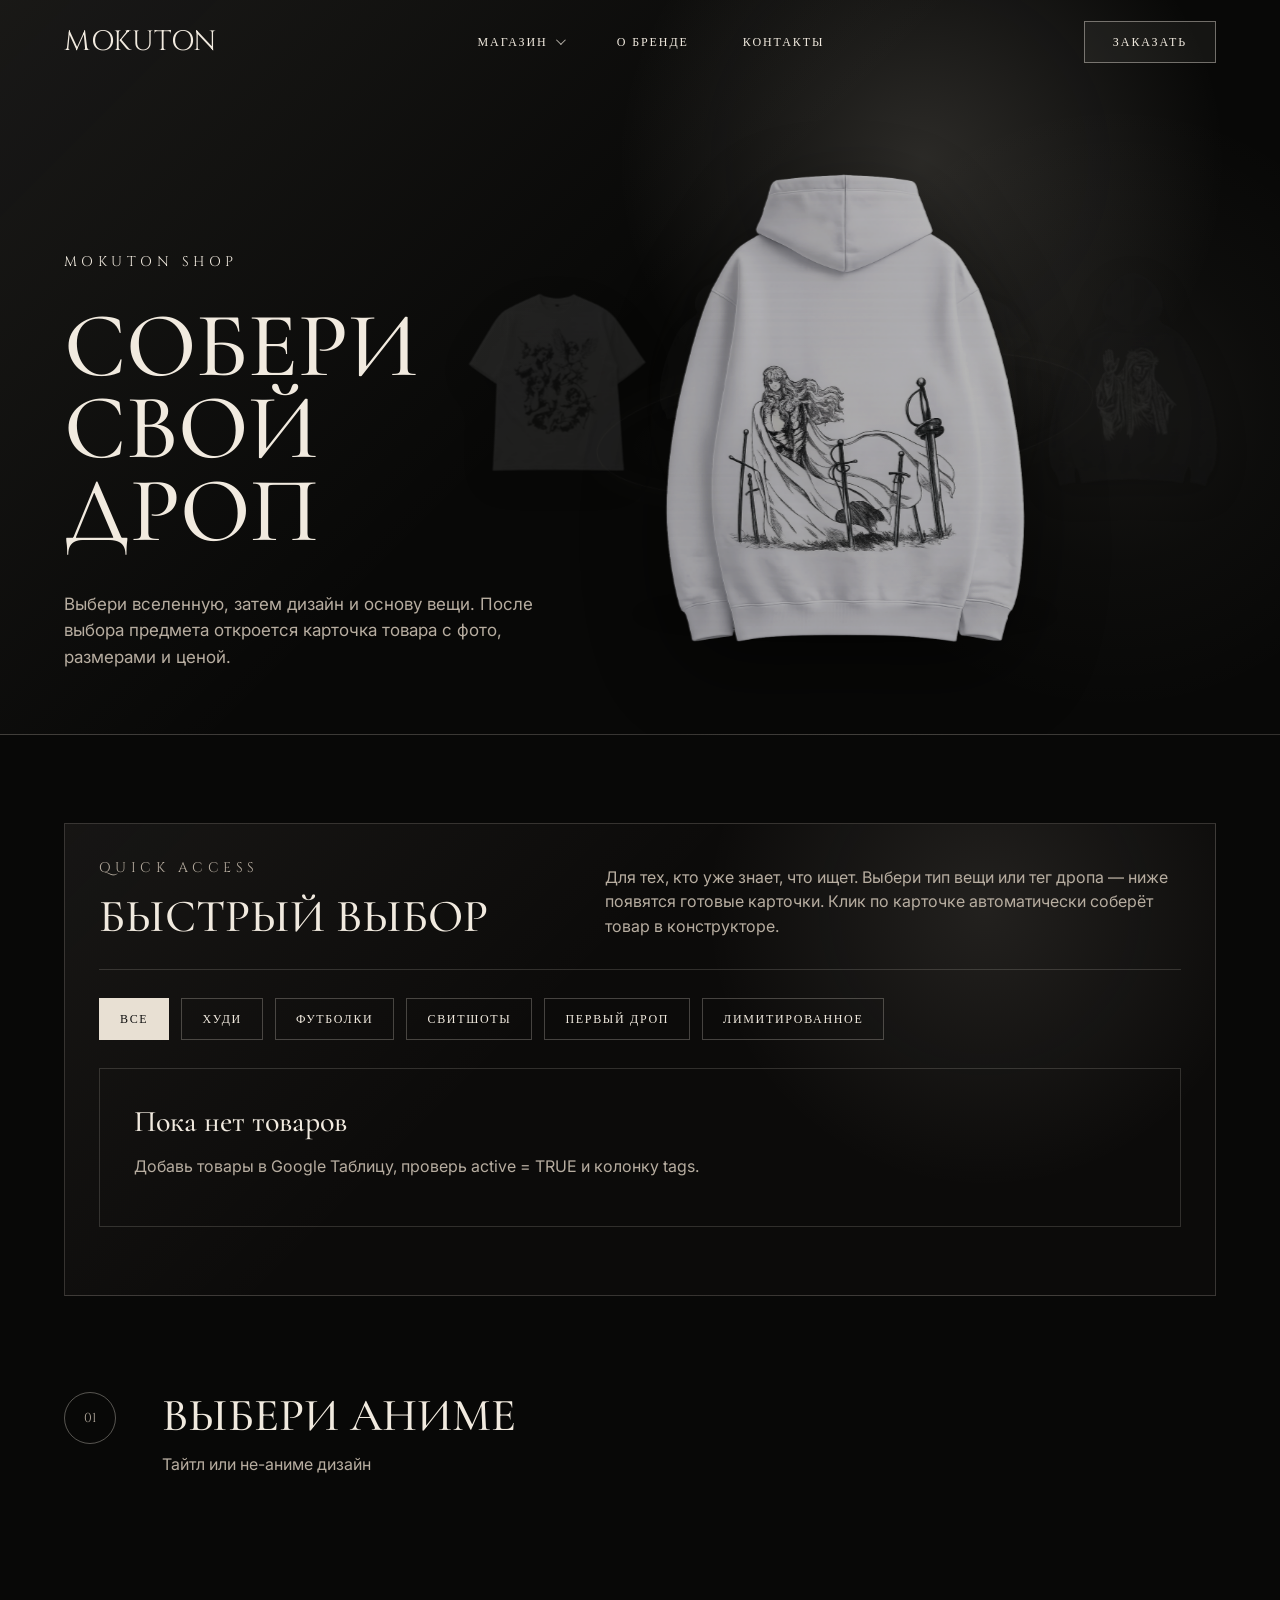
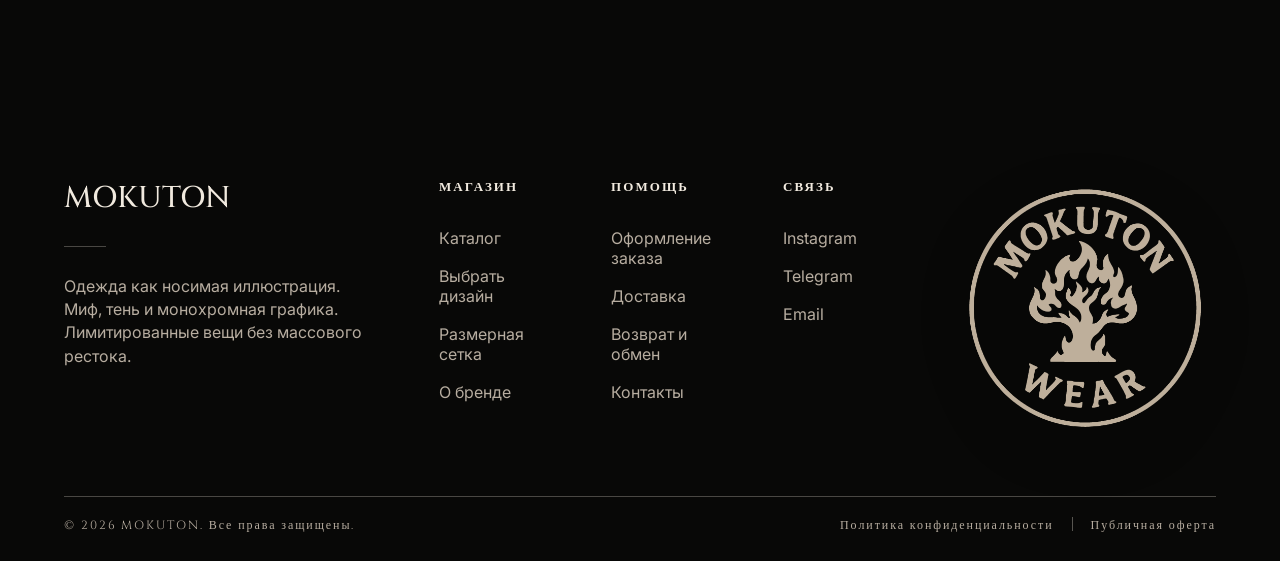
==== commit 119be7af: "Update catalog.html" ====
--- a/catalog.html
+++ b/catalog.html
@@ -39,7 +39,7 @@
         </div>
       </div>
 
-      <a href="index.html#about">О бренде</a>
+      <a href="index.html">О бренде</a>
       <a href="contacts.html">Контакты</a>
     </nav>
 
@@ -151,26 +151,25 @@
 
       <div>
         <h4>Магазин</h4>
-        <a href="catalog.html">Все товары</a>
-        <a href="catalog.html">Аниме</a>
-        <a href="catalog.html">Худи</a>
-        <a href="catalog.html">Футболки</a>
+        <a href="catalog.html">Каталог</a>
+        <a href="catalog.html">Выбрать дизайн</a>
+        <a href="size-guide.html">Размерная сетка</a>
+        <a href="index.html">О бренде</a>
       </div>
 
       <div>
         <h4>Помощь</h4>
+        <a href="delivery.html#order">Оформление заказа</a>
         <a href="delivery.html#shipping">Доставка</a>
-        <a href="delivery.html#returns">Возврат</a>
-        <a href="size-guide.html">Размерная сетка</a>
+        <a href="delivery.html#returns">Возврат и обмен</a>
         <a href="contacts.html">Контакты</a>
-        <a href="offer.html">Публичная оферта</a>
       </div>
 
       <div>
-        <h4>Соцсети</h4>
-        <a href="contacts.html">Instagram</a>
-        <a href="contacts.html">VK</a>
-        <a href="contacts.html">Telegram</a>
+        <h4>Связь</h4>
+        <a href="https://instagram.com/moku.tonwear" target="_blank" rel="noopener noreferrer">Instagram</a>
+        <a href="https://t.me/mokuton_wear" target="_blank" rel="noopener noreferrer">Telegram</a>
+        <a href="mailto:mokuton.orders@gmail.com">Email</a>
       </div>
 
       <div class="footer-logo-card">
--- a/css/style.css
+++ b/css/style.css
@@ -6467,3 +6467,252 @@
     transition: none !important;
   }
 }
+
+/* === MOKUTON SIZE GUIDE RETURN TO ORDER === */
+/* Кнопка появляется только если size-guide.html открыт из карточки выбранного товара. */
+
+.size-guide-return {
+  margin: 0 0 24px;
+  padding: 18px;
+  border: 1px solid rgba(241, 234, 223, 0.22);
+  background:
+    radial-gradient(circle at 86% 16%, rgba(232, 224, 211, 0.12), transparent 32%),
+    rgba(232, 224, 211, 0.045);
+}
+
+.size-guide-return span {
+  display: block;
+  margin-bottom: 12px;
+  color: rgba(241, 234, 223, 0.52);
+  font-family: "Cinzel", serif;
+  font-size: 10px;
+  letter-spacing: 0.16em;
+  text-transform: uppercase;
+}
+
+.size-guide-return-btn {
+  width: 100%;
+  min-height: 46px;
+  display: inline-flex !important;
+  align-items: center;
+  justify-content: center;
+  margin: 0 !important;
+  padding: 0 16px !important;
+  border: 1px solid rgba(241, 234, 223, 0.34) !important;
+  background: var(--cream);
+  color: #111 !important;
+  font-family: "Cinzel", serif;
+  font-size: 12px;
+  letter-spacing: 0.13em;
+  line-height: 1.15;
+  text-align: center;
+  text-transform: uppercase;
+  transition:
+    transform 0.24s ease,
+    filter 0.24s ease,
+    box-shadow 0.24s ease;
+}
+
+.size-guide-return-btn:hover,
+.size-guide-return-btn:focus-visible {
+  transform: translateY(-2px);
+  filter: brightness(1.04);
+  box-shadow:
+    0 14px 30px rgba(0, 0, 0, 0.22),
+    0 0 24px rgba(232, 224, 211, 0.10);
+}
+
+@media (max-width: 900px) {
+  .size-guide-return {
+    margin-bottom: 20px;
+  }
+}
+
+@media (max-width: 640px) {
+  .size-guide-return {
+    padding: 16px;
+  }
+
+  .size-guide-return-btn {
+    min-height: 48px;
+    font-size: 11px;
+    letter-spacing: 0.11em;
+  }
+}
+/* === MOKUTON GLOBAL SCROLLBAR === */
+/* Бежевый ползунок на черном фоне страницы */
+
+html {
+  scrollbar-width: thin;
+  scrollbar-color: var(--cream) var(--black);
+}
+
+/* Chrome, Edge, Safari */
+::-webkit-scrollbar {
+  width: 10px;
+  height: 10px;
+}
+
+::-webkit-scrollbar-track {
+  background: var(--black);
+}
+
+::-webkit-scrollbar-thumb {
+  background: var(--cream);
+  border-radius: 999px;
+  border: 2px solid var(--black);
+}
+
+::-webkit-scrollbar-thumb:hover {
+  background: #fff4e4;
+}
+
+/* === MOKUTON TELEGRAM LINK === */
+/* Бежевая подчёркнутая ссылка с мягким свечением и лёгким дрожанием при наведении. */
+
+.telegram-link {
+  display: inline-block;
+  color: var(--cream);
+  text-decoration-line: underline;
+  text-decoration-thickness: 1px;
+  text-underline-offset: 4px;
+  text-decoration-color: rgba(232, 224, 211, 0.68);
+  transition:
+    color 0.24s ease,
+    text-shadow 0.24s ease,
+    text-decoration-color 0.24s ease;
+}
+
+@keyframes mokuton-telegram-tremble {
+  0%,
+  100% {
+    transform: translate3d(0, 0, 0) rotate(0);
+  }
+
+  20% {
+    transform: translate3d(-0.7px, 0, 0) rotate(-0.12deg);
+  }
+
+  40% {
+    transform: translate3d(0.7px, -0.2px, 0) rotate(0.12deg);
+  }
+
+  60% {
+    transform: translate3d(-0.5px, 0.2px, 0) rotate(-0.08deg);
+  }
+
+  80% {
+    transform: translate3d(0.5px, 0, 0) rotate(0.08deg);
+  }
+}
+
+@media (hover: hover) and (pointer: fine) {
+  .telegram-link:hover,
+  .telegram-link:focus-visible {
+    color: #fff4e4;
+    text-decoration-color: currentColor;
+    text-shadow:
+      0 0 10px rgba(232, 224, 211, 0.34),
+      0 0 24px rgba(232, 224, 211, 0.14);
+    animation: mokuton-telegram-tremble 0.38s ease-in-out infinite;
+  }
+}
+
+@media (prefers-reduced-motion: reduce) {
+  .telegram-link {
+    animation: none !important;
+    transition: none !important;
+  }
+}
+
+/* =========================================================
+   MOKUTON MOBILE HEADER MENU FONT SIZE
+   Увеличенный текст пунктов меню только на мобильных устройствах.
+   ========================================================= */
+
+@media (max-width: 900px) {
+  .header .nav > a,
+  .header .nav .nav-dropdown-trigger {
+    font-size: 13px !important;
+    line-height: 1.15;
+    letter-spacing: 0.085em !important;
+  }
+
+  .nav-dropdown-title {
+    font-size: 15px !important;
+  }
+
+  .nav-dropdown-menu a {
+    font-size: 17px !important;
+    line-height: 1.25;
+  }
+}
+
+@media (max-width: 380px) and (orientation: portrait) {
+  .header .nav > a,
+  .header .nav .nav-dropdown-trigger {
+    font-size: 12px !important;
+    letter-spacing: 0.055em !important;
+  }
+
+  .nav-dropdown-menu a {
+    font-size: 16px !important;
+  }
+}
+/* =========================================================
+   MOKUTON CONTACT CARDS FINAL FIX
+   Три контакта занимают всю ширину блока.
+   Instagram показывается коротким именем, email не разрывается внутри адреса.
+   ========================================================= */
+
+.contact-grid {
+  grid-template-columns: repeat(3, minmax(0, 1fr));
+}
+
+.contact-card a,
+.contact-card strong {
+  overflow-wrap: normal;
+  word-break: normal;
+}
+
+.contact-card .contact-value {
+  width: fit-content;
+  max-width: 100%;
+  white-space: nowrap;
+}
+
+.contact-card .contact-email {
+  font-size: clamp(16px, 1.38vw, 20px);
+  letter-spacing: 0;
+}
+
+@media (max-width: 1180px) {
+  .contact-grid {
+    grid-template-columns: repeat(2, minmax(0, 1fr));
+  }
+
+  .contact-card .contact-email {
+    font-size: 20px;
+  }
+}
+
+@media (max-width: 620px) {
+  .contact-grid {
+    grid-template-columns: 1fr;
+  }
+
+  .contact-card .contact-email {
+    font-size: clamp(16px, 5vw, 18px);
+  }
+}
+
+@media (max-width: 360px) {
+  .contact-card {
+    padding-left: 18px;
+    padding-right: 18px;
+  }
+
+  .contact-card .contact-email {
+    font-size: 15px;
+  }
+}
